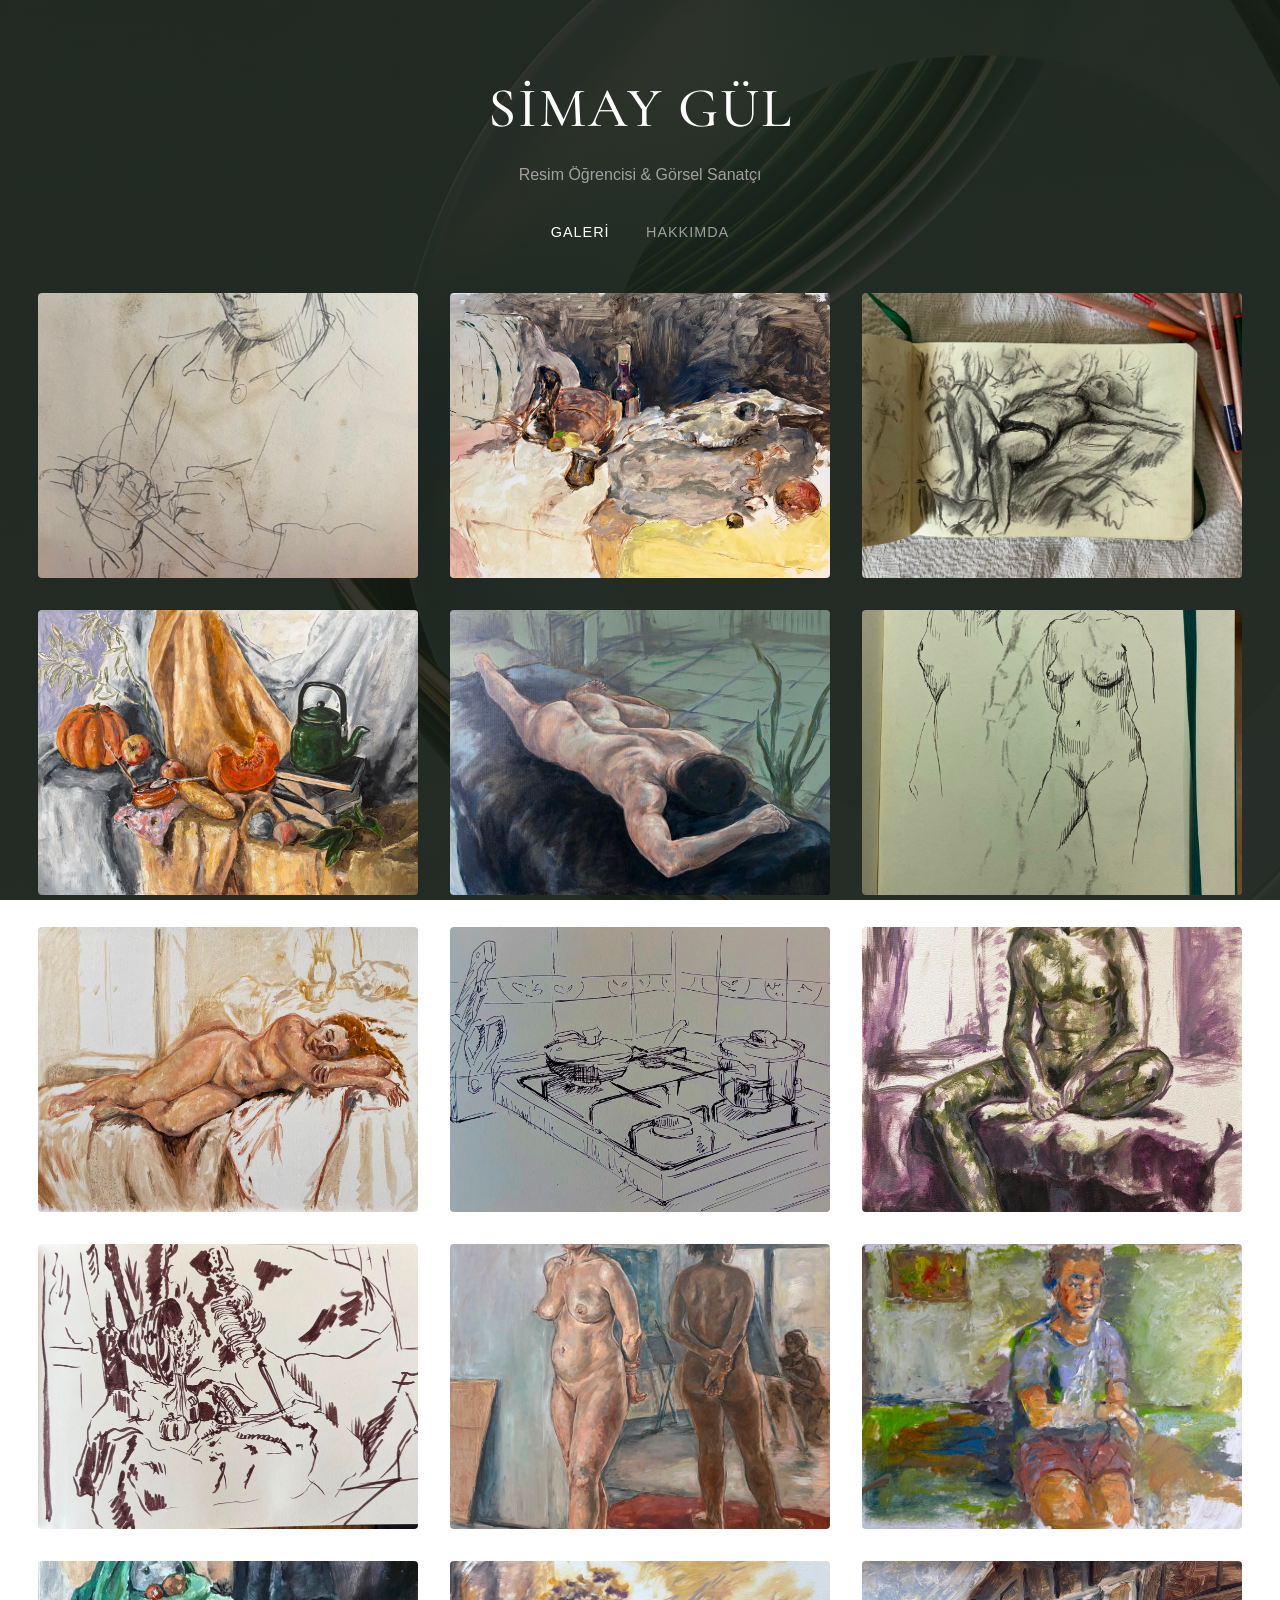
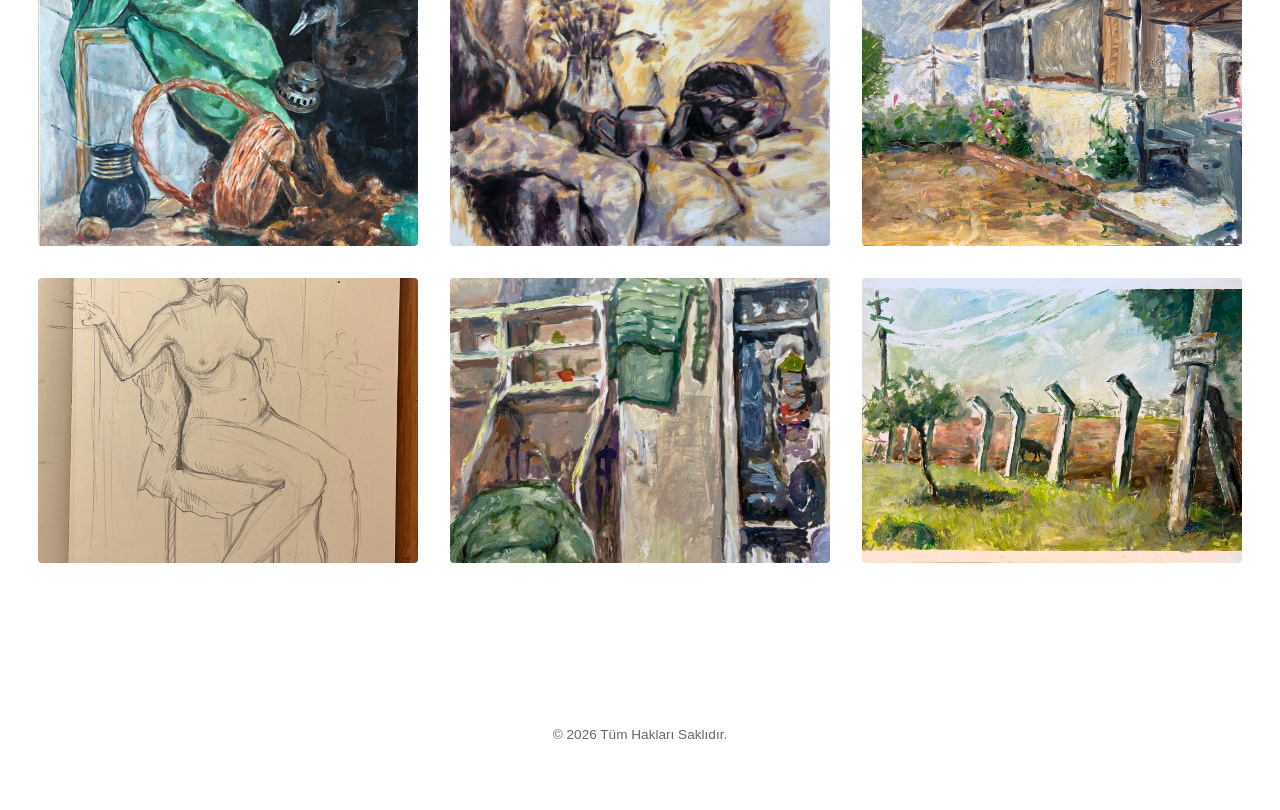
==== index.html @ 70dff5a8 "Update index.html Hatalar düzeltildi" ====
<!DOCTYPE html>
<html lang="tr">
<head>
    <meta charset="UTF-8">
    <meta name="viewport" content="width=device-width, initial-scale=1.0">
    <title>Simay Gül | Sanat Portfolyosu</title>

    <link rel="preconnect" href="https://fonts.googleapis.com">
    <link rel="preconnect" href="https://fonts.gstatic.com" crossorigin>
    <link href="https://fonts.googleapis.com/css2?family=Cormorant+Garamond:ital,wght@0,300..700;1,300..700&display=swap" rel="stylesheet">

    <style>
        * { box-sizing: border-box; margin: 0; padding: 0; }
        
        body { 
            font-family: -apple-system, BlinkMacSystemFont, "Segoe UI", Roboto, sans-serif; 
            background-image: linear-gradient(rgba(10, 10, 10, 0.82), rgba(10, 10, 10, 0.82)), url('green-abstract-3840x2160-14254.jpg');
            background-size: cover;          
            background-position: center;     
            background-attachment: fixed;    
            color: #f5f5f5; 
            line-height: 1.6; 
        }
        
        header { padding: 4rem 2rem 2rem 2rem; text-align: center; max-width: 1200px; margin: 0 auto; }
        header h1 { font-family: 'Cormorant Garamond', serif; font-size: 3.5rem; font-weight: 500; letter-spacing: 2px; text-transform: uppercase; margin-bottom: 0.5rem; color: #ffffff; }
        header p { font-size: 1rem; color: #a0a0a0; font-weight: 300; }
        
        nav { text-align: center; margin-bottom: 3rem; }
        nav a { color: #a0a0a0; text-decoration: none; margin: 0 1rem; font-size: 0.9rem; text-transform: uppercase; letter-spacing: 1px; transition: color 0.3s; }
        nav a:hover, nav a.active { color: #ffffff; }
        
        .gallery-container { max-width: 1400px; margin: 0 auto; padding: 0 2rem; margin-bottom: 6rem; }
        
        .gallery-grid { display: flex; flex-wrap: wrap; justify-content: center; gap: 2rem; }
        
        .gallery-item { width: 380px; max-width: 100%; position: relative; overflow: hidden; background-color: #141414; border-radius: 4px; cursor: pointer; aspect-ratio: 4 / 3; }
        .gallery-item img { width: 100%; height: 100%; object-fit: cover; transition: transform 0.6s cubic-bezier(0.25, 1, 0.5, 1); }
        .gallery-item:hover img { transform: scale(1.05); }
        
        .item-overlay { position: absolute; bottom: 0; left: 0; right: 0; background: linear-gradient(transparent, rgba(0, 0, 0, 0.85)); padding: 1.5rem; opacity: 0; transition: opacity 0.3s ease; }
        .gallery-item:hover .item-overlay { opacity: 1; }
        .item-overlay h3 { font-size: 1.1rem; font-weight: 400; margin-bottom: 0.2rem; }
        .item-overlay p { font-size: 0.85rem; color: #cccccc; }
        
        footer { padding: 4rem 2rem; text-align: center; border-top: 1px solid rgba(255, 255, 255, 0.05); color: #666666; font-size: 0.85rem; }
        
        .lightbox { position: fixed; top: 0; left: 0; width: 100%; height: 100%; background-color: rgba(5, 5, 5, 0.98); display: flex; align-items: center; justify-content: center; opacity: 0; pointer-events: none; transition: opacity 0.4s ease; z-index: 1000; padding: 2rem; }
        .lightbox.active { opacity: 1; pointer-events: auto; }
        .lightbox-content { max-width: 90%; max-height: 85vh; box-shadow: 0 10px 30px rgba(0,0,0,0.5); object-fit: contain; }
        .lightbox-close { position: absolute; top: 2rem; right: 2rem; color: #ffffff; font-size: 2rem; cursor: pointer; background: none; border: none; z-index: 1002; }
        
        .lightbox-info-btn { position: absolute; bottom: 2rem; right: 2rem; background: rgba(255, 255, 255, 0.1); color: #fff; border: 1px solid rgba(255, 255, 255, 0.3); padding: 0.6rem 1.5rem; border-radius: 30px; cursor: pointer; font-size: 0.85rem; text-transform: uppercase; letter-spacing: 1px; transition: all 0.3s ease; z-index: 1002; backdrop-filter: blur(5px); display: none; }
        .lightbox-info-btn:hover { background: rgba(255, 255, 255, 0.25); }
        
        .lightbox-info-panel { position: absolute; bottom: 5rem; right: 2rem; background: rgba(15, 15, 15, 0.85); border: 1px solid rgba(255,255,255,0.1); padding: 2rem; border-radius: 8px; width: 350px; max-height: 60vh; overflow-y: auto; color: white; opacity: 0; visibility: hidden; transform: translateY(20px); transition: all 0.4s cubic-bezier(0.25, 1, 0.5, 1); z-index: 1001; backdrop-filter: blur(15px); }
        .lightbox-info-panel.open { opacity: 1; visibility: visible; transform: translateY(0); }
        .lightbox-info-panel h3 { font-family: 'Cormorant Garamond', serif; font-size: 1.8rem; margin-bottom: 1rem; font-weight: 400; color: #ffffff; border-bottom: 1px solid rgba(255,255,255,0.1); padding-bottom: 0.5rem; }
        .lightbox-info-panel p { font-size: 0.95rem; color: #cccccc; line-height: 1.7; margin-bottom: 0.5rem; }

        .lightbox-info-panel::-webkit-scrollbar { width: 6px; }
        .lightbox-info-panel::-webkit-scrollbar-track { background: rgba(0,0,0,0.1); }
        .lightbox-info-panel::-webkit-scrollbar-thumb { background: rgba(255,255,255,0.2); border-radius: 10px; }

        @media (max-width: 768px) { 
            header h1 { font-size: 2.2rem; } 
            .lightbox-info-panel { right: 5%; width: 90%; bottom: 5rem; padding: 1.5rem; }
            .lightbox-info-btn { right: 5%; bottom: 1.5rem; }
        }
    </style>
</head>
<body>

    <header>
        <h1>Simay Gül</h1>
        <p>Resim Öğrencisi & Görsel Sanatçı</p>
    </header>

    <nav>
        <a href="index.html" class="active">Galeri</a>
        <a href="hakkimda.html">Hakkımda</a>
    </nav>

    <main class="gallery-container">
        <div class="gallery-grid">
            
            <div class="gallery-item" onclick="openLightbox(this)">
                <img src="Resimler/resim1.jpeg" alt="Eser 1">
                <div class="item-overlay">
                    <h3>Eser Adı Eklenecek 1</h3>
                    <p>Teknik / Malzeme - Yıl</p>
                </div>
                <div class="item-story" style="display: none;"></div>
            </div>

            <div class="gallery-item" onclick="openLightbox(this)">
                <img src="Resimler/resim2.jpeg" alt="Eser 2">
                <div class="item-overlay">
                    <h3>Eser Adı Eklenecek 2</h3>
                    <p>Teknik / Malzeme - Yıl</p>
                </div>
                <div class="item-story" style="display: none;"></div>
            </div>

            <div class="gallery-item" onclick="openLightbox(this)">
                <img src="Resimler/resim3.jpeg" alt="Eser 3">
                <div class="item-overlay">
                    <h3>Eser Adı Eklenecek 3</h3>
                    <p>Teknik / Malzeme - Yıl</p>
                </div>
                <div class="item-story" style="display: none;"></div>
            </div>

            <div class="gallery-item" onclick="openLightbox(this)">
                <img src="Resimler/resim4.jpeg" alt="Eser 4">
                <div class="item-overlay">
                    <h3>Eser Adı Eklenecek 4</h3>
                    <p>Teknik / Malzeme - Yıl</p>
                </div>
                <div class="item-story" style="display: none;"></div>
            </div>

            <div class="gallery-item" onclick="openLightbox(this)">
                <img src="Resimler/resim5.jpeg" alt="Eser 5">
                <div class="item-overlay">
                    <h3>Eser Adı Eklenecek 5</h3>
                    <p>Teknik / Malzeme - Yıl</p>
                </div>
                <div class="item-story" style="display: none;"></div>
            </div>

            <div class="gallery-item" onclick="openLightbox(this)">
                <img src="Resimler/resim6.jpeg" alt="Eser 6">
                <div class="item-overlay">
                    <h3>Eser Adı Eklenecek 6</h3>
                    <p>Teknik / Malzeme - Yıl</p>
                </div>
                <div class="item-story" style="display: none;"></div>
            </div>

            <div class="gallery-item" onclick="openLightbox(this)">
                <img src="Resimler/resim7.jpeg" alt="Eser 7">
                <div class="item-overlay">
                    <h3>Eser Adı Eklenecek 7</h3>
                    <p>Teknik / Malzeme - Yıl</p>
                </div>
                <div class="item-story" style="display: none;"></div>
            </div>

            <div class="gallery-item" onclick="openLightbox(this)">
                <img src="Resimler/resim8.jpeg" alt="Eser 8">
                <div class="item-overlay">
                    <h3>Eser Adı Eklenecek 8</h3>
                    <p>Teknik / Malzeme - Yıl</p>
                </div>
                <div class="item-story" style="display: none;"></div>
            </div>

            <div class="gallery-item" onclick="openLightbox(this)">
                <img src="Resimler/resim9.jpeg" alt="Eser 9">
                <div class="item-overlay">
                    <h3>Eser Adı Eklenecek 9</h3>
                    <p>Teknik / Malzeme - Yıl</p>
                </div>
                <div class="item-story" style="display: none;"></div>
            </div>

            <div class="gallery-item" onclick="openLightbox(this)">
                <img src="Resimler/resim10.jpeg" alt="Eser 10">
                <div class="item-overlay">
                    <h3>Eser Adı Eklenecek 10</h3>
                    <p>Teknik / Malzeme - Yıl</p>
                </div>
                <div class="item-story" style="display: none;"></div>
            </div>

            <div class="gallery-item" onclick="openLightbox(this)">
                <img src="Resimler/resim11.jpeg" alt="Eser 11">
                <div class="item-overlay">
                    <h3>Eser Adı Eklenecek 11</h3>
                    <p>Teknik / Malzeme - Yıl</p>
                </div>
                <div class="item-story" style="display: none;"></div>
            </div>

            <div class="gallery-item" onclick="openLightbox(this)">
                <img src="Resimler/resim12.jpeg" alt="Eser 12">
                <div class="item-overlay">
                    <h3>Eser Adı Eklenecek 12</h3>
                    <p>Teknik / Malzeme - Yıl</p>
                </div>
                <div class="item-story" style="display: none;"></div>
            </div>

            <div class="gallery-item" onclick="openLightbox(this)">
                <img src="Resimler/resim13.jpeg" alt="Eser 13">
                <div class="item-overlay">
                    <h3>Eser Adı Eklenecek 13</h3>
                    <p>Teknik / Malzeme - Yıl</p>
                </div>
                <div class="item-story" style="display: none;"></div>
            </div>

            <div class="gallery-item" onclick="openLightbox(this)">
                <img src="Resimler/resim14.jpeg" alt="Eser 14">
                <div class="item-overlay">
                    <h3>Eser Adı Eklenecek 14</h3>
                    <p>Teknik / Malzeme - Yıl</p>
                </div>
                <div class="item-story" style="display: none;"></div>
            </div>

            <div class="gallery-item" onclick="openLightbox(this)">
                <img src="Resimler/resim15.jpeg" alt="Eser 15">
                <div class="item-overlay">
                    <h3>Eser Adı Eklenecek 15</h3>
                    <p>Teknik / Malzeme - Yıl</p>
                </div>
                <div class="item-story" style="display: none;"></div>
            </div>

            <div class="gallery-item" onclick="openLightbox(this)">
                <img src="Resimler/resim16.jpeg" alt="Eser 16">
                <div class="item-overlay">
                    <h3>Eser Adı Eklenecek 16</h3>
                    <p>Teknik / Malzeme - Yıl</p>
                </div>
                <div class="item-story" style="display: none;"></div>
            </div>

            <div class="gallery-item" onclick="openLightbox(this)">
                <img src="Resimler/resim17.jpeg" alt="Eser 17">
                <div class="item-overlay">
                    <h3>Eser Adı Eklenecek 17</h3>
                    <p>Teknik / Malzeme - Yıl</p>
                </div>
                <div class="item-story" style="display: none;"></div>
            </div>

            <div class="gallery-item" onclick="openLightbox(this)">
                <img src="Resimler/resim18.jpeg" alt="Eser 18">
                <div class="item-overlay">
                    <h3>Eser Adı Eklenecek 18</h3>
                    <p>Teknik / Malzeme - Yıl</p>
                </div>
                <div class="item-story" style="display: none;"></div>
            </div>

        </div>
    </main>

    <footer>
        <p>&copy; 2026 Tüm Hakları Saklıdır.</p>
    </footer>

    <div class="lightbox" id="lightbox">
        <button class="lightbox-close" onclick="closeLightbox()">&times;</button>
        <img class="lightbox-content" id="lightbox-img" src="" alt="">
        
        <button class="lightbox-info-btn" id="lightbox-btn" onclick="toggleInfo()">Eserin Hikayesi</button>
        
        <div class="lightbox-info-panel" id="lightbox-info">
            <h3 id="lightbox-title">Eser Adı</h3>
            <div id="lightbox-story"></div>
        </div>
    </div>

    <script>
        const lightbox = document.getElementById('lightbox');
        const lightboxImg = document.getElementById('lightbox-img');
        const lightboxTitle = document.getElementById('lightbox-title');
        const lightboxStory = document.getElementById('lightbox-story');
        const lightboxInfo = document.getElementById('lightbox-info');
        const lightboxBtn = document.getElementById('lightbox-btn');
        
        function openLightbox(element) {
            lightboxTitle.innerText = element.querySelector('.item-overlay h3').innerText;
            
            // Akıllı Kontrol Sistemi
            const storyContainer = element.querySelector('.item-story');
            
            if (storyContainer && storyContainer.innerHTML.trim() !== "") {
                lightboxStory.innerHTML = storyContainer.innerHTML;
                lightboxBtn.style.display = 'block'; 
            } else {
                lightboxStory.innerHTML = '';
                lightboxBtn.style.display = 'none';  
            }
            
            lightboxImg.src = element.querySelector('img').src;
            lightbox.classList.add('active');
            lightboxInfo.classList.remove('open'); 
        }
        
        function closeLightbox() {
            lightbox.classList.remove('active');
            lightboxInfo.classList.remove('open');
            setTimeout(() => { lightboxImg.src = ''; }, 400);
        }
        
        function toggleInfo() {
            lightboxInfo.classList.toggle('open');
        }
        
        lightbox.addEventListener('click', (e) => { 
            if (e.target === lightbox) { closeLightbox(); }
        });
        
        document.addEventListener('keydown', (e) => { 
            if (e.key === 'Escape') closeLightbox(); 
        });
    </script>
</body>
</html>
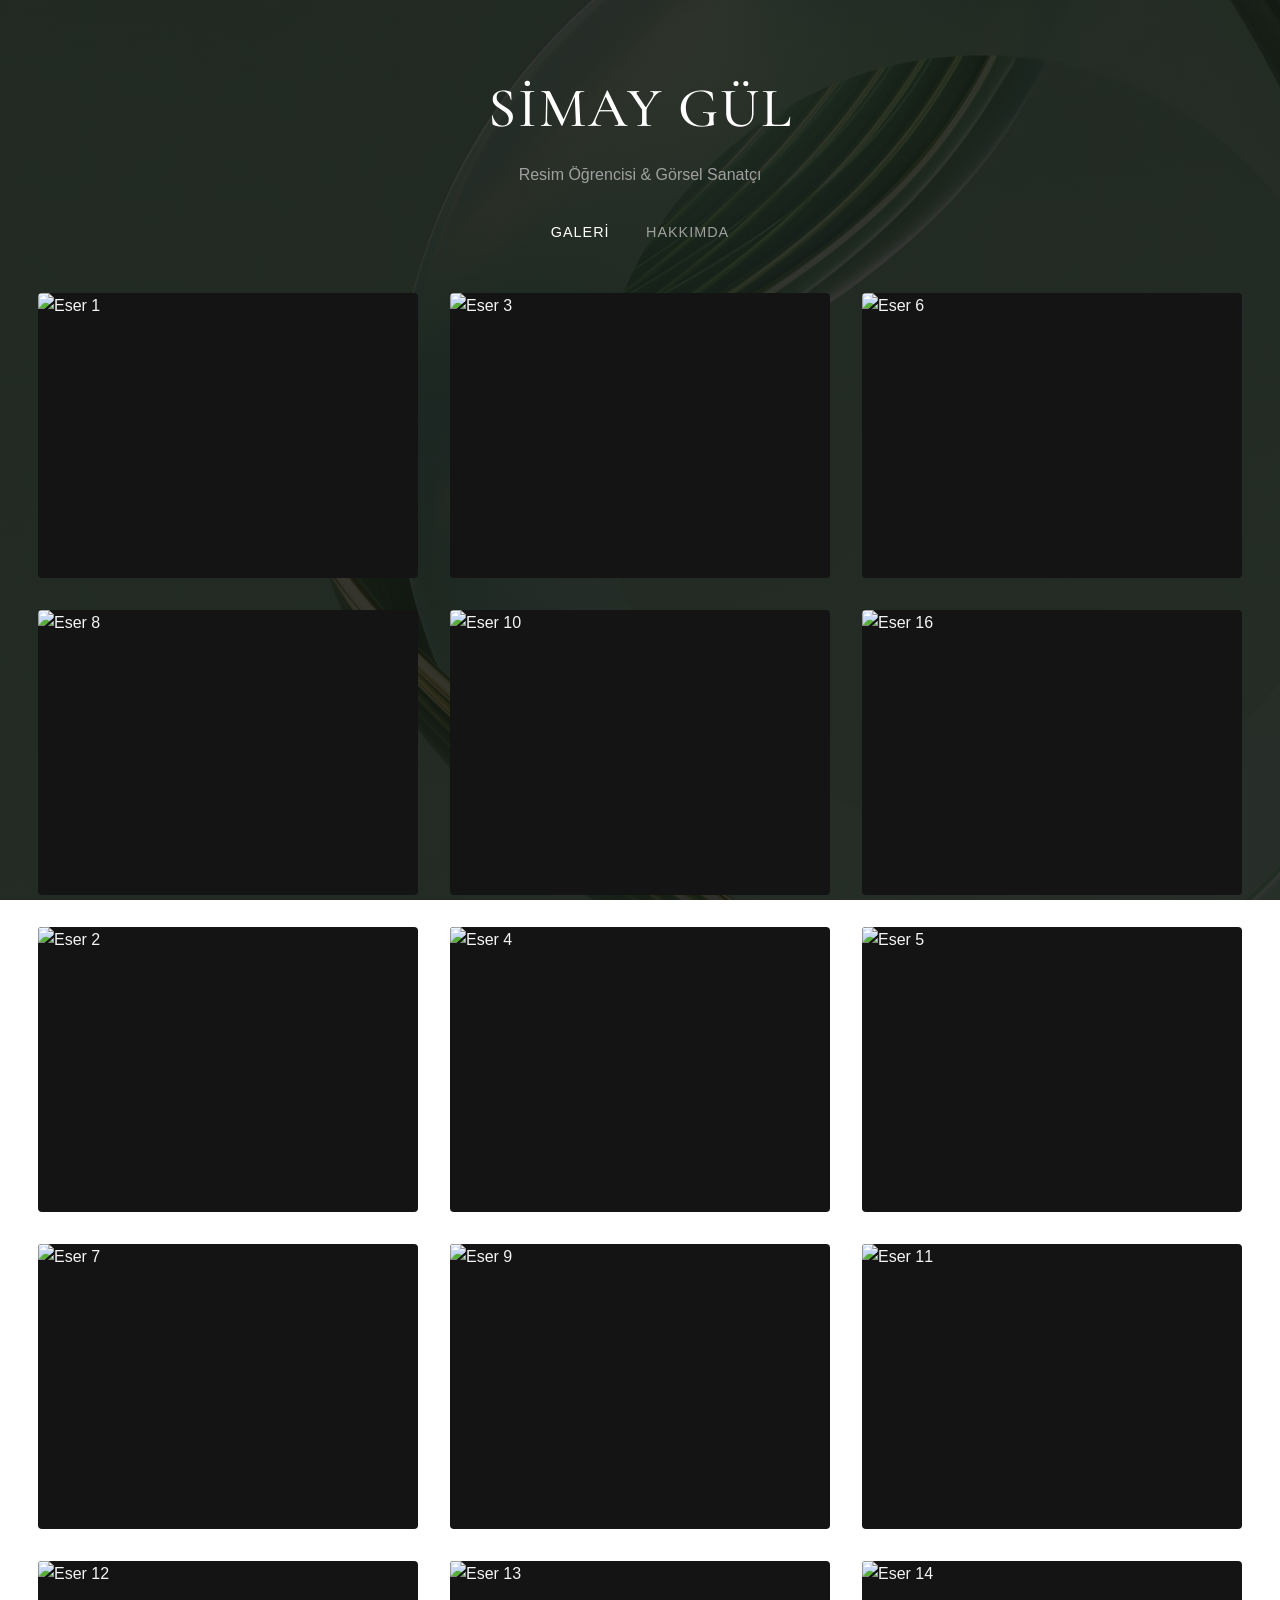
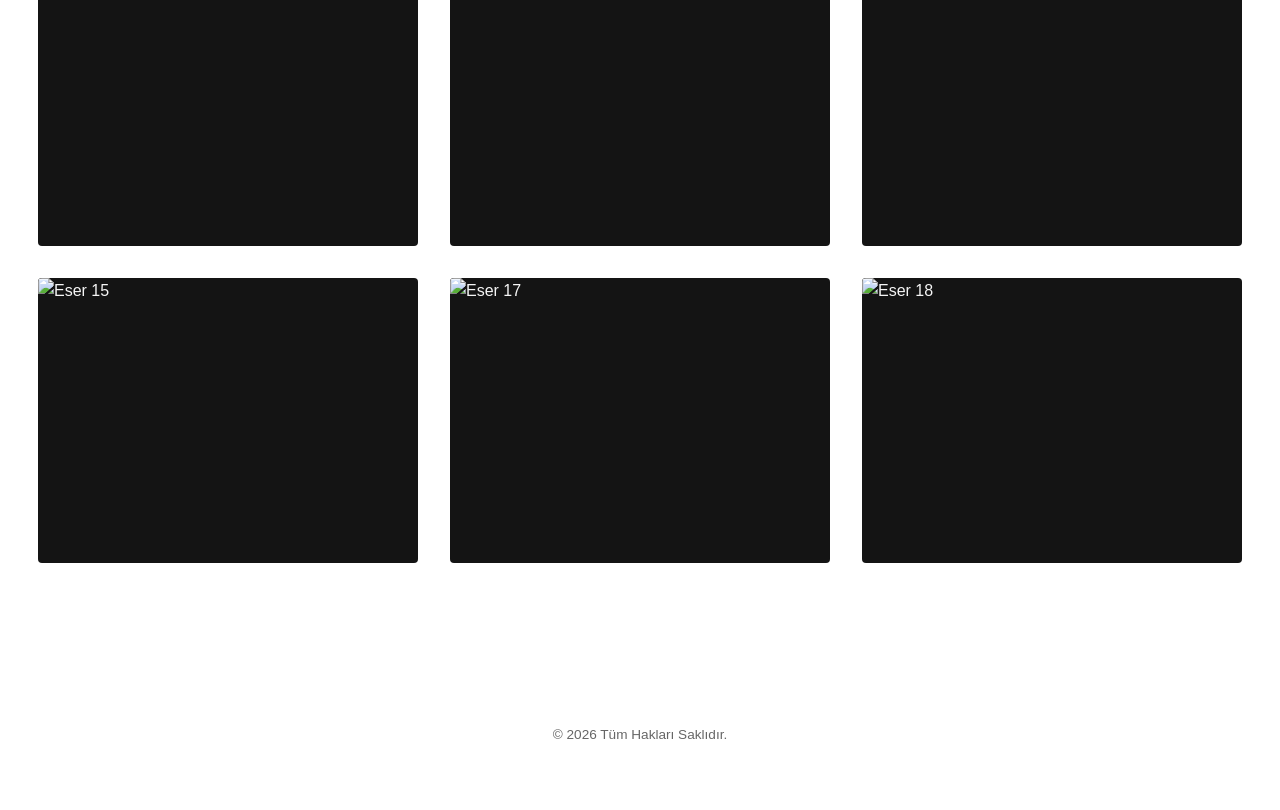
==== commit b73043a5: "sıralama değiştirildi" ====
--- a/index.html
+++ b/index.html
@@ -70,49 +70,86 @@
     </style>
 </head>
 <body>
-
+    
     <header>
         <h1>Simay Gül</h1>
         <p>Resim Öğrencisi & Görsel Sanatçı</p>
     </header>
-
+    
     <nav>
         <a href="index.html" class="active">Galeri</a>
         <a href="hakkimda.html">Hakkımda</a>
     </nav>
-
+    
     <main class="gallery-container">
         <div class="gallery-grid">
             
             <div class="gallery-item" onclick="openLightbox(this)">
-                <img src="Resimler/resim1.jpeg" alt="Eser 1">
+                <img src="resimler/resim1.jpeg" alt="Eser 1">
                 <div class="item-overlay">
                     <h3>Eser Adı Eklenecek 1</h3>
                     <p>Teknik / Malzeme - Yıl</p>
                 </div>
                 <div class="item-story" style="display: none;"></div>
             </div>
-
-            <div class="gallery-item" onclick="openLightbox(this)">
-                <img src="Resimler/resim2.jpeg" alt="Eser 2">
+            
+                <div class="gallery-item" onclick="openLightbox(this)">
+                    <img src="resimler/resim3.jpeg" alt="Eser 3">
+                    <div class="item-overlay">
+                        <h3>Eser Adı Eklenecek 3</h3>
+                        <p>Teknik / Malzeme - Yıl</p>
+                    </div>
+                    <div class="item-story" style="display: none;"></div>
+                </div>
+
+                <div class="gallery-item" onclick="openLightbox(this)">
+                    <img src="resimler/resim6.jpeg" alt="Eser 6">
+                    <div class="item-overlay">
+                        <h3>Eser Adı Eklenecek 6</h3>
+                        <p>Teknik / Malzeme - Yıl</p>
+                    </div>
+                    <div class="item-story" style="display: none;"></div>
+                </div>
+                
+                <div class="gallery-item" onclick="openLightbox(this)">
+                    <img src="resimler/resim8.jpeg" alt="Eser 8">
+                    <div class="item-overlay">
+                        <h3>Eser Adı Eklenecek 8</h3>
+                        <p>Teknik / Malzeme - Yıl</p>
+                    </div>
+                    <div class="item-story" style="display: none;"></div>
+                </div>
+                
+                <div class="gallery-item" onclick="openLightbox(this)">
+                    <img src="resimler/resim10.jpeg" alt="Eser 10">
+                    <div class="item-overlay">
+                        <h3>Eser Adı Eklenecek 10</h3>
+                        <p>Teknik / Malzeme - Yıl</p>
+                    </div>
+                    <div class="item-story" style="display: none;"></div>
+                </div>
+                
+                <div class="gallery-item" onclick="openLightbox(this)">
+                    <img src="resimler/resim16.jpeg" alt="Eser 16">
+                    <div class="item-overlay">
+                        <h3>Eser Adı Eklenecek 16</h3>
+                        <p>Teknik / Malzeme - Yıl</p>
+                    </div>
+                    <div class="item-story" style="display: none;"></div>
+                </div>
+                
+                <div class="gallery-item" onclick="openLightbox(this)">
+                <img src="resimler/resim2.jpeg" alt="Eser 2">
                 <div class="item-overlay">
                     <h3>Eser Adı Eklenecek 2</h3>
                     <p>Teknik / Malzeme - Yıl</p>
                 </div>
                 <div class="item-story" style="display: none;"></div>
             </div>
-
-            <div class="gallery-item" onclick="openLightbox(this)">
-                <img src="Resimler/resim3.jpeg" alt="Eser 3">
-                <div class="item-overlay">
-                    <h3>Eser Adı Eklenecek 3</h3>
-                    <p>Teknik / Malzeme - Yıl</p>
-                </div>
-                <div class="item-story" style="display: none;"></div>
-            </div>
-
-            <div class="gallery-item" onclick="openLightbox(this)">
-                <img src="Resimler/resim4.jpeg" alt="Eser 4">
+            
+
+            <div class="gallery-item" onclick="openLightbox(this)">
+                <img src="resimler/resim4.jpeg" alt="Eser 4">
                 <div class="item-overlay">
                     <h3>Eser Adı Eklenecek 4</h3>
                     <p>Teknik / Malzeme - Yıl</p>
@@ -121,7 +158,7 @@
             </div>
 
             <div class="gallery-item" onclick="openLightbox(this)">
-                <img src="Resimler/resim5.jpeg" alt="Eser 5">
+                <img src="resimler/resim5.jpeg" alt="Eser 5">
                 <div class="item-overlay">
                     <h3>Eser Adı Eklenecek 5</h3>
                     <p>Teknik / Malzeme - Yıl</p>
@@ -129,17 +166,9 @@
                 <div class="item-story" style="display: none;"></div>
             </div>
 
-            <div class="gallery-item" onclick="openLightbox(this)">
-                <img src="Resimler/resim6.jpeg" alt="Eser 6">
-                <div class="item-overlay">
-                    <h3>Eser Adı Eklenecek 6</h3>
-                    <p>Teknik / Malzeme - Yıl</p>
-                </div>
-                <div class="item-story" style="display: none;"></div>
-            </div>
-
-            <div class="gallery-item" onclick="openLightbox(this)">
-                <img src="Resimler/resim7.jpeg" alt="Eser 7">
+
+            <div class="gallery-item" onclick="openLightbox(this)">
+                <img src="resimler/resim7.jpeg" alt="Eser 7">
                 <div class="item-overlay">
                     <h3>Eser Adı Eklenecek 7</h3>
                     <p>Teknik / Malzeme - Yıl</p>
@@ -147,17 +176,9 @@
                 <div class="item-story" style="display: none;"></div>
             </div>
 
-            <div class="gallery-item" onclick="openLightbox(this)">
-                <img src="Resimler/resim8.jpeg" alt="Eser 8">
-                <div class="item-overlay">
-                    <h3>Eser Adı Eklenecek 8</h3>
-                    <p>Teknik / Malzeme - Yıl</p>
-                </div>
-                <div class="item-story" style="display: none;"></div>
-            </div>
-
-            <div class="gallery-item" onclick="openLightbox(this)">
-                <img src="Resimler/resim9.jpeg" alt="Eser 9">
+
+            <div class="gallery-item" onclick="openLightbox(this)">
+                <img src="resimler/resim9.jpeg" alt="Eser 9">
                 <div class="item-overlay">
                     <h3>Eser Adı Eklenecek 9</h3>
                     <p>Teknik / Malzeme - Yıl</p>
@@ -165,17 +186,9 @@
                 <div class="item-story" style="display: none;"></div>
             </div>
 
-            <div class="gallery-item" onclick="openLightbox(this)">
-                <img src="Resimler/resim10.jpeg" alt="Eser 10">
-                <div class="item-overlay">
-                    <h3>Eser Adı Eklenecek 10</h3>
-                    <p>Teknik / Malzeme - Yıl</p>
-                </div>
-                <div class="item-story" style="display: none;"></div>
-            </div>
-
-            <div class="gallery-item" onclick="openLightbox(this)">
-                <img src="Resimler/resim11.jpeg" alt="Eser 11">
+
+            <div class="gallery-item" onclick="openLightbox(this)">
+                <img src="resimler/resim11.jpeg" alt="Eser 11">
                 <div class="item-overlay">
                     <h3>Eser Adı Eklenecek 11</h3>
                     <p>Teknik / Malzeme - Yıl</p>
@@ -184,7 +197,7 @@
             </div>
 
             <div class="gallery-item" onclick="openLightbox(this)">
-                <img src="Resimler/resim12.jpeg" alt="Eser 12">
+                <img src="resimler/resim12.jpeg" alt="Eser 12">
                 <div class="item-overlay">
                     <h3>Eser Adı Eklenecek 12</h3>
                     <p>Teknik / Malzeme - Yıl</p>
@@ -193,7 +206,7 @@
             </div>
 
             <div class="gallery-item" onclick="openLightbox(this)">
-                <img src="Resimler/resim13.jpeg" alt="Eser 13">
+                <img src="resimler/resim13.jpeg" alt="Eser 13">
                 <div class="item-overlay">
                     <h3>Eser Adı Eklenecek 13</h3>
                     <p>Teknik / Malzeme - Yıl</p>
@@ -202,7 +215,7 @@
             </div>
 
             <div class="gallery-item" onclick="openLightbox(this)">
-                <img src="Resimler/resim14.jpeg" alt="Eser 14">
+                <img src="resimler/resim14.jpeg" alt="Eser 14">
                 <div class="item-overlay">
                     <h3>Eser Adı Eklenecek 14</h3>
                     <p>Teknik / Malzeme - Yıl</p>
@@ -211,7 +224,7 @@
             </div>
 
             <div class="gallery-item" onclick="openLightbox(this)">
-                <img src="Resimler/resim15.jpeg" alt="Eser 15">
+                <img src="resimler/resim15.jpeg" alt="Eser 15">
                 <div class="item-overlay">
                     <h3>Eser Adı Eklenecek 15</h3>
                     <p>Teknik / Malzeme - Yıl</p>
@@ -219,17 +232,9 @@
                 <div class="item-story" style="display: none;"></div>
             </div>
 
-            <div class="gallery-item" onclick="openLightbox(this)">
-                <img src="Resimler/resim16.jpeg" alt="Eser 16">
-                <div class="item-overlay">
-                    <h3>Eser Adı Eklenecek 16</h3>
-                    <p>Teknik / Malzeme - Yıl</p>
-                </div>
-                <div class="item-story" style="display: none;"></div>
-            </div>
-
-            <div class="gallery-item" onclick="openLightbox(this)">
-                <img src="Resimler/resim17.jpeg" alt="Eser 17">
+
+            <div class="gallery-item" onclick="openLightbox(this)">
+                <img src="resimler/resim17.jpeg" alt="Eser 17">
                 <div class="item-overlay">
                     <h3>Eser Adı Eklenecek 17</h3>
                     <p>Teknik / Malzeme - Yıl</p>
@@ -238,7 +243,7 @@
             </div>
 
             <div class="gallery-item" onclick="openLightbox(this)">
-                <img src="Resimler/resim18.jpeg" alt="Eser 18">
+                <img src="resimler/resim18.jpeg" alt="Eser 18">
                 <div class="item-overlay">
                     <h3>Eser Adı Eklenecek 18</h3>
                     <p>Teknik / Malzeme - Yıl</p>
@@ -311,4 +316,4 @@
         });
     </script>
 </body>
-</html>
+</html>
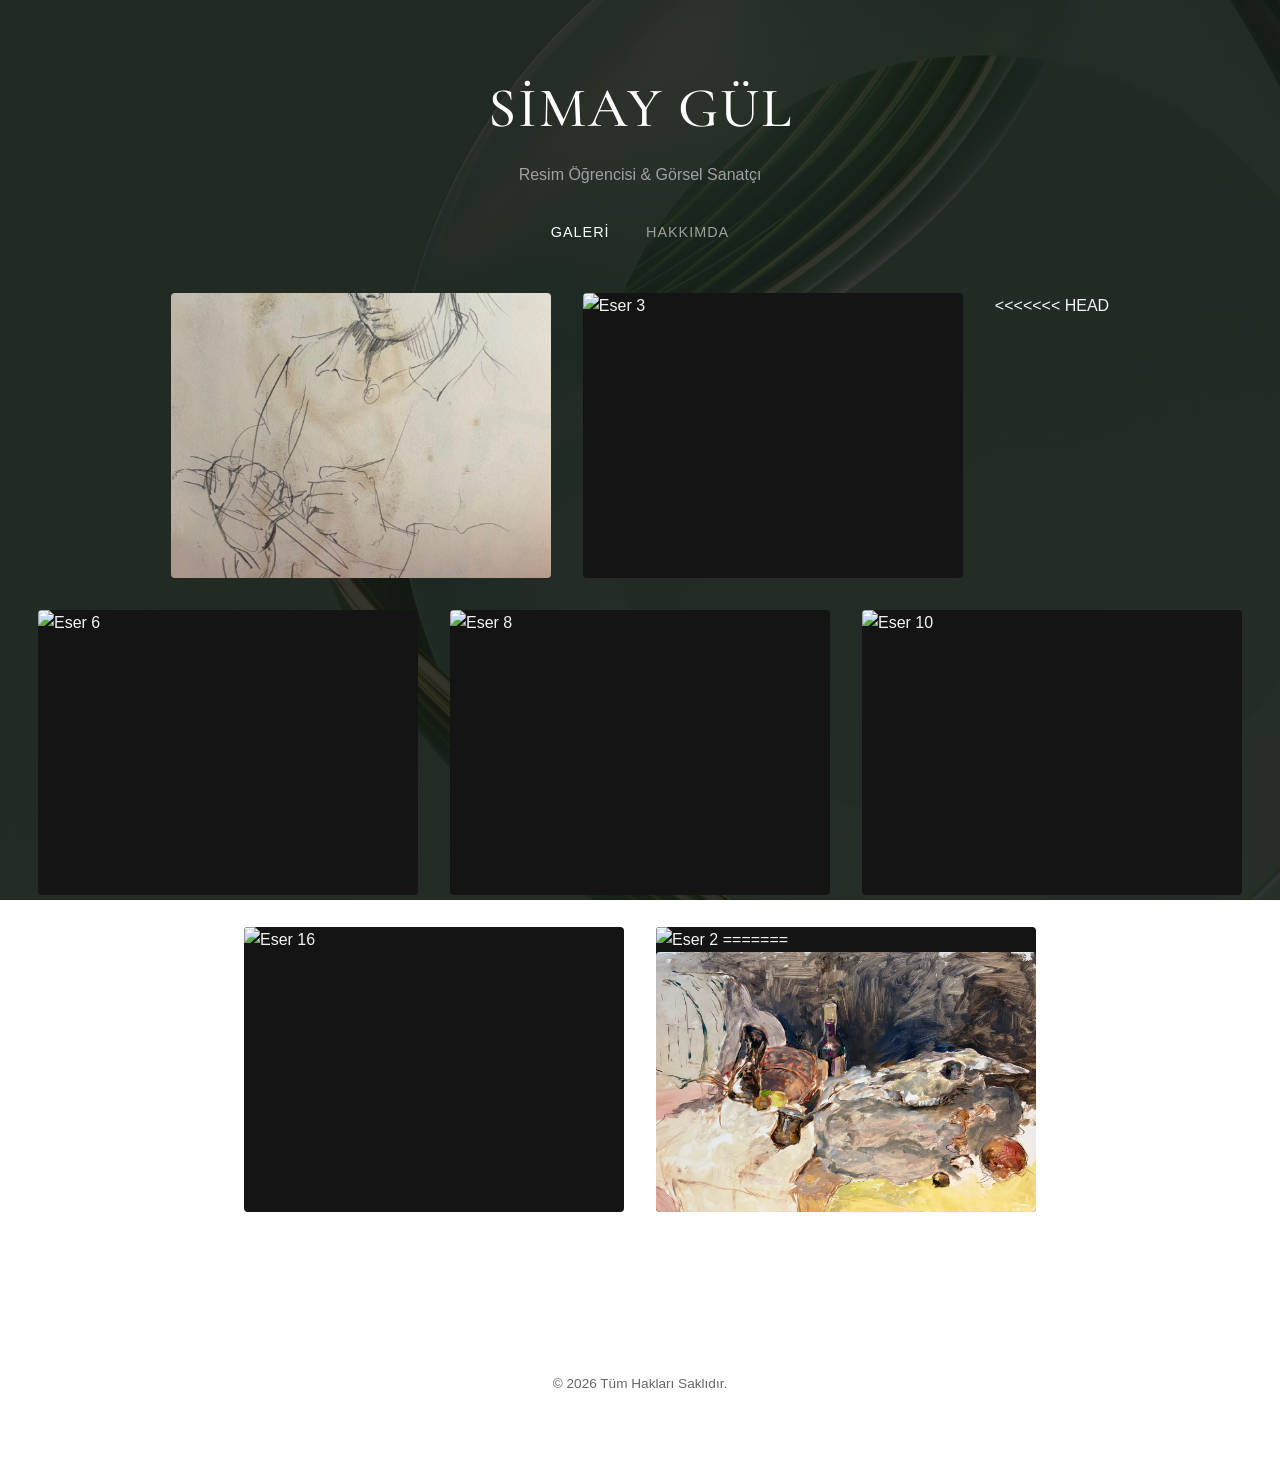
==== commit f5de7334: "sıralama düzeltildi" ====
--- a/index.html
+++ b/index.html
@@ -85,7 +85,7 @@
         <div class="gallery-grid">
             
             <div class="gallery-item" onclick="openLightbox(this)">
-                <img src="resimler/resim1.jpeg" alt="Eser 1">
+                <img src="Resimler/resim1.jpeg" alt="Eser 1">
                 <div class="item-overlay">
                     <h3>Eser Adı Eklenecek 1</h3>
                     <p>Teknik / Malzeme - Yıl</p>
@@ -102,6 +102,7 @@
                     <div class="item-story" style="display: none;"></div>
                 </div>
 
+<<<<<<< HEAD
                 <div class="gallery-item" onclick="openLightbox(this)">
                     <img src="resimler/resim6.jpeg" alt="Eser 6">
                     <div class="item-overlay">
@@ -140,16 +141,32 @@
                 
                 <div class="gallery-item" onclick="openLightbox(this)">
                 <img src="resimler/resim2.jpeg" alt="Eser 2">
+=======
+            <div class="gallery-item" onclick="openLightbox(this)">
+                <img src="Resimler/resim2.jpeg" alt="Eser 2">
+>>>>>>> 5036ad87a5a98afb268680372d1f73558efa8278
                 <div class="item-overlay">
                     <h3>Eser Adı Eklenecek 2</h3>
                     <p>Teknik / Malzeme - Yıl</p>
                 </div>
                 <div class="item-story" style="display: none;"></div>
             </div>
-            
-
-            <div class="gallery-item" onclick="openLightbox(this)">
-                <img src="resimler/resim4.jpeg" alt="Eser 4">
+<<<<<<< HEAD
+            
+=======
+
+            <div class="gallery-item" onclick="openLightbox(this)">
+                <img src="Resimler/resim3.jpeg" alt="Eser 3">
+                <div class="item-overlay">
+                    <h3>Eser Adı Eklenecek 3</h3>
+                    <p>Teknik / Malzeme - Yıl</p>
+                </div>
+                <div class="item-story" style="display: none;"></div>
+            </div>
+>>>>>>> 5036ad87a5a98afb268680372d1f73558efa8278
+
+            <div class="gallery-item" onclick="openLightbox(this)">
+                <img src="Resimler/resim4.jpeg" alt="Eser 4">
                 <div class="item-overlay">
                     <h3>Eser Adı Eklenecek 4</h3>
                     <p>Teknik / Malzeme - Yıl</p>
@@ -158,7 +175,7 @@
             </div>
 
             <div class="gallery-item" onclick="openLightbox(this)">
-                <img src="resimler/resim5.jpeg" alt="Eser 5">
+                <img src="Resimler/resim5.jpeg" alt="Eser 5">
                 <div class="item-overlay">
                     <h3>Eser Adı Eklenecek 5</h3>
                     <p>Teknik / Malzeme - Yıl</p>
@@ -166,9 +183,20 @@
                 <div class="item-story" style="display: none;"></div>
             </div>
 
-
-            <div class="gallery-item" onclick="openLightbox(this)">
-                <img src="resimler/resim7.jpeg" alt="Eser 7">
+<<<<<<< HEAD
+=======
+            <div class="gallery-item" onclick="openLightbox(this)">
+                <img src="Resimler/resim6.jpeg" alt="Eser 6">
+                <div class="item-overlay">
+                    <h3>Eser Adı Eklenecek 6</h3>
+                    <p>Teknik / Malzeme - Yıl</p>
+                </div>
+                <div class="item-story" style="display: none;"></div>
+            </div>
+>>>>>>> 5036ad87a5a98afb268680372d1f73558efa8278
+
+            <div class="gallery-item" onclick="openLightbox(this)">
+                <img src="Resimler/resim7.jpeg" alt="Eser 7">
                 <div class="item-overlay">
                     <h3>Eser Adı Eklenecek 7</h3>
                     <p>Teknik / Malzeme - Yıl</p>
@@ -176,9 +204,20 @@
                 <div class="item-story" style="display: none;"></div>
             </div>
 
-
-            <div class="gallery-item" onclick="openLightbox(this)">
-                <img src="resimler/resim9.jpeg" alt="Eser 9">
+<<<<<<< HEAD
+=======
+            <div class="gallery-item" onclick="openLightbox(this)">
+                <img src="Resimler/resim8.jpeg" alt="Eser 8">
+                <div class="item-overlay">
+                    <h3>Eser Adı Eklenecek 8</h3>
+                    <p>Teknik / Malzeme - Yıl</p>
+                </div>
+                <div class="item-story" style="display: none;"></div>
+            </div>
+>>>>>>> 5036ad87a5a98afb268680372d1f73558efa8278
+
+            <div class="gallery-item" onclick="openLightbox(this)">
+                <img src="Resimler/resim9.jpeg" alt="Eser 9">
                 <div class="item-overlay">
                     <h3>Eser Adı Eklenecek 9</h3>
                     <p>Teknik / Malzeme - Yıl</p>
@@ -186,9 +225,20 @@
                 <div class="item-story" style="display: none;"></div>
             </div>
 
-
-            <div class="gallery-item" onclick="openLightbox(this)">
-                <img src="resimler/resim11.jpeg" alt="Eser 11">
+<<<<<<< HEAD
+=======
+            <div class="gallery-item" onclick="openLightbox(this)">
+                <img src="Resimler/resim10.jpeg" alt="Eser 10">
+                <div class="item-overlay">
+                    <h3>Eser Adı Eklenecek 10</h3>
+                    <p>Teknik / Malzeme - Yıl</p>
+                </div>
+                <div class="item-story" style="display: none;"></div>
+            </div>
+>>>>>>> 5036ad87a5a98afb268680372d1f73558efa8278
+
+            <div class="gallery-item" onclick="openLightbox(this)">
+                <img src="Resimler/resim11.jpeg" alt="Eser 11">
                 <div class="item-overlay">
                     <h3>Eser Adı Eklenecek 11</h3>
                     <p>Teknik / Malzeme - Yıl</p>
@@ -197,7 +247,7 @@
             </div>
 
             <div class="gallery-item" onclick="openLightbox(this)">
-                <img src="resimler/resim12.jpeg" alt="Eser 12">
+                <img src="Resimler/resim12.jpeg" alt="Eser 12">
                 <div class="item-overlay">
                     <h3>Eser Adı Eklenecek 12</h3>
                     <p>Teknik / Malzeme - Yıl</p>
@@ -206,7 +256,7 @@
             </div>
 
             <div class="gallery-item" onclick="openLightbox(this)">
-                <img src="resimler/resim13.jpeg" alt="Eser 13">
+                <img src="Resimler/resim13.jpeg" alt="Eser 13">
                 <div class="item-overlay">
                     <h3>Eser Adı Eklenecek 13</h3>
                     <p>Teknik / Malzeme - Yıl</p>
@@ -215,7 +265,7 @@
             </div>
 
             <div class="gallery-item" onclick="openLightbox(this)">
-                <img src="resimler/resim14.jpeg" alt="Eser 14">
+                <img src="Resimler/resim14.jpeg" alt="Eser 14">
                 <div class="item-overlay">
                     <h3>Eser Adı Eklenecek 14</h3>
                     <p>Teknik / Malzeme - Yıl</p>
@@ -224,7 +274,7 @@
             </div>
 
             <div class="gallery-item" onclick="openLightbox(this)">
-                <img src="resimler/resim15.jpeg" alt="Eser 15">
+                <img src="Resimler/resim15.jpeg" alt="Eser 15">
                 <div class="item-overlay">
                     <h3>Eser Adı Eklenecek 15</h3>
                     <p>Teknik / Malzeme - Yıl</p>
@@ -232,9 +282,20 @@
                 <div class="item-story" style="display: none;"></div>
             </div>
 
-
-            <div class="gallery-item" onclick="openLightbox(this)">
-                <img src="resimler/resim17.jpeg" alt="Eser 17">
+<<<<<<< HEAD
+=======
+            <div class="gallery-item" onclick="openLightbox(this)">
+                <img src="Resimler/resim16.jpeg" alt="Eser 16">
+                <div class="item-overlay">
+                    <h3>Eser Adı Eklenecek 16</h3>
+                    <p>Teknik / Malzeme - Yıl</p>
+                </div>
+                <div class="item-story" style="display: none;"></div>
+            </div>
+>>>>>>> 5036ad87a5a98afb268680372d1f73558efa8278
+
+            <div class="gallery-item" onclick="openLightbox(this)">
+                <img src="Resimler/resim17.jpeg" alt="Eser 17">
                 <div class="item-overlay">
                     <h3>Eser Adı Eklenecek 17</h3>
                     <p>Teknik / Malzeme - Yıl</p>
@@ -243,7 +304,7 @@
             </div>
 
             <div class="gallery-item" onclick="openLightbox(this)">
-                <img src="resimler/resim18.jpeg" alt="Eser 18">
+                <img src="Resimler/resim18.jpeg" alt="Eser 18">
                 <div class="item-overlay">
                     <h3>Eser Adı Eklenecek 18</h3>
                     <p>Teknik / Malzeme - Yıl</p>
@@ -316,4 +377,4 @@
         });
     </script>
 </body>
-</html>+</html>
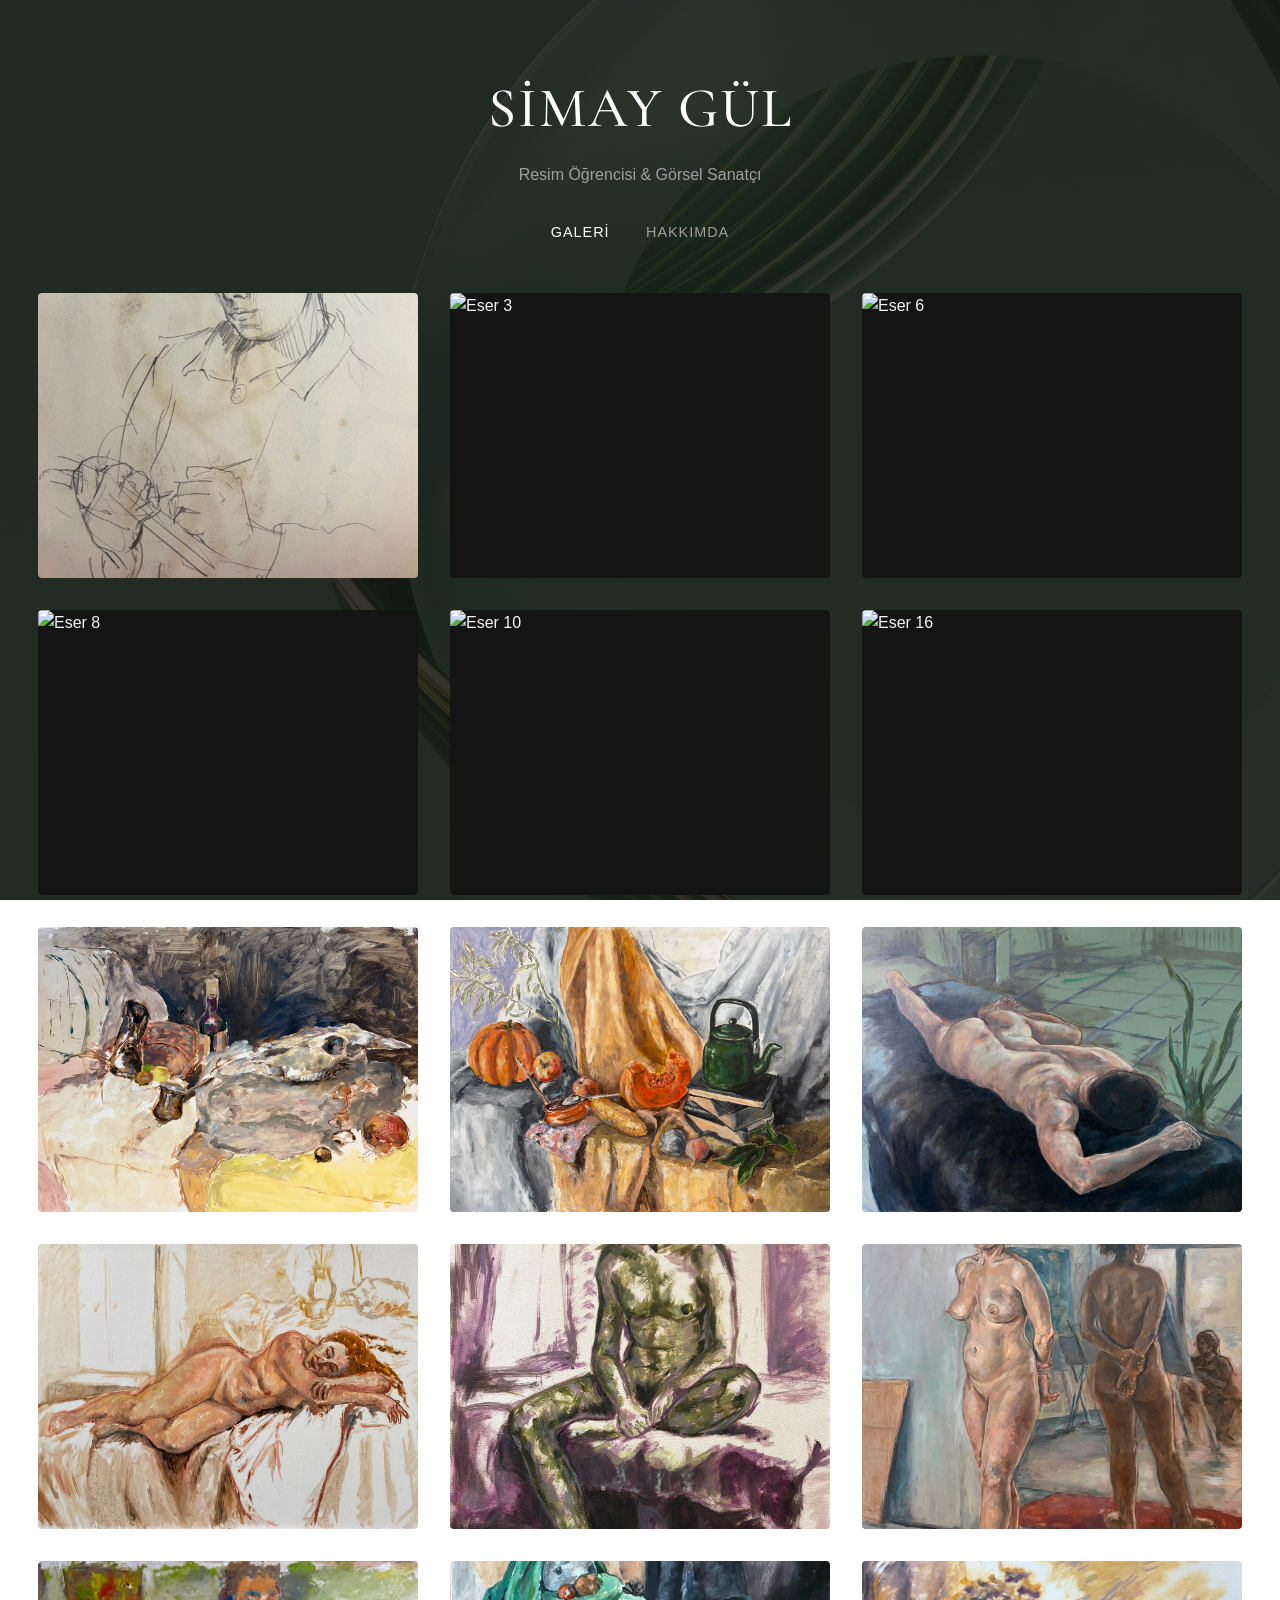
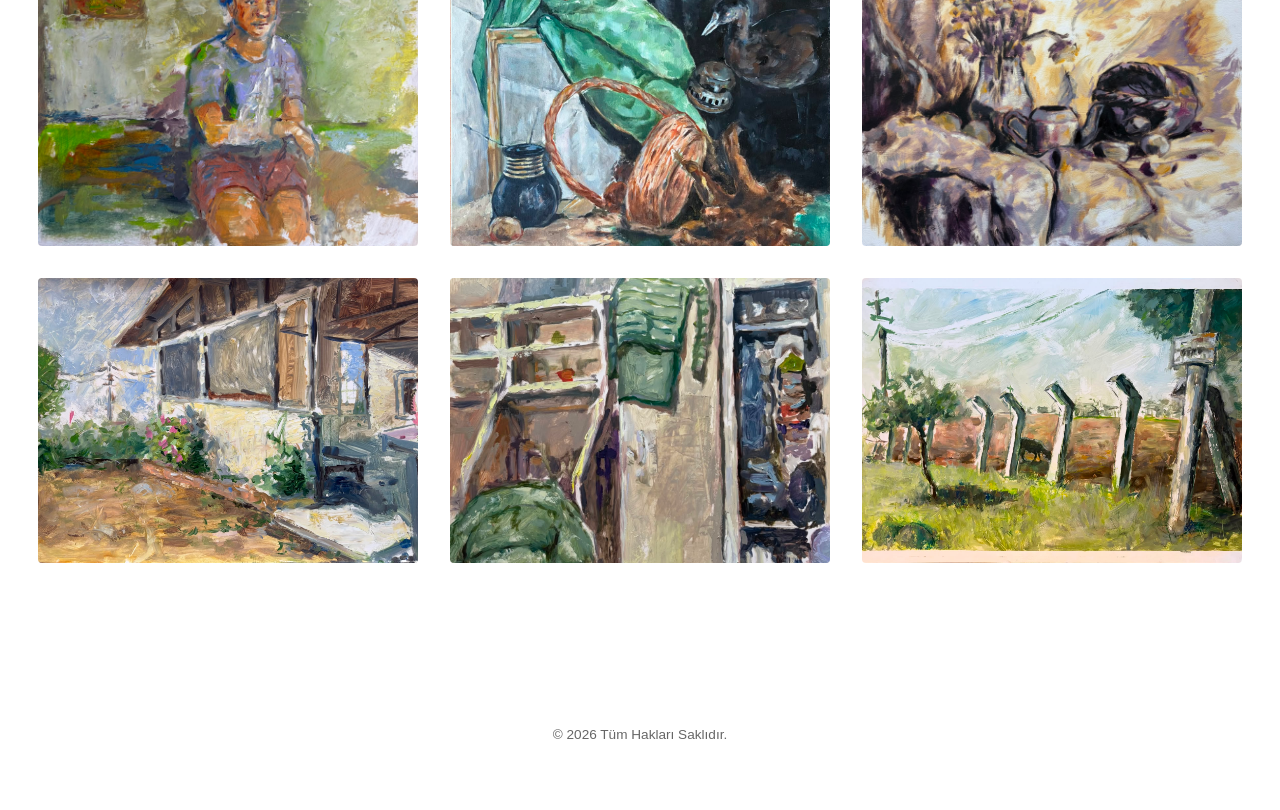
==== commit b439a356: "çakışma düzeltilldi" ====
--- a/index.html
+++ b/index.html
@@ -102,7 +102,7 @@
                     <div class="item-story" style="display: none;"></div>
                 </div>
 
-<<<<<<< HEAD
+
                 <div class="gallery-item" onclick="openLightbox(this)">
                     <img src="resimler/resim6.jpeg" alt="Eser 6">
                     <div class="item-overlay">
@@ -139,31 +139,18 @@
                     <div class="item-story" style="display: none;"></div>
                 </div>
                 
-                <div class="gallery-item" onclick="openLightbox(this)">
-                <img src="resimler/resim2.jpeg" alt="Eser 2">
-=======
+                
             <div class="gallery-item" onclick="openLightbox(this)">
                 <img src="Resimler/resim2.jpeg" alt="Eser 2">
->>>>>>> 5036ad87a5a98afb268680372d1f73558efa8278
+
                 <div class="item-overlay">
                     <h3>Eser Adı Eklenecek 2</h3>
                     <p>Teknik / Malzeme - Yıl</p>
                 </div>
                 <div class="item-story" style="display: none;"></div>
             </div>
-<<<<<<< HEAD
-            
-=======
-
-            <div class="gallery-item" onclick="openLightbox(this)">
-                <img src="Resimler/resim3.jpeg" alt="Eser 3">
-                <div class="item-overlay">
-                    <h3>Eser Adı Eklenecek 3</h3>
-                    <p>Teknik / Malzeme - Yıl</p>
-                </div>
-                <div class="item-story" style="display: none;"></div>
-            </div>
->>>>>>> 5036ad87a5a98afb268680372d1f73558efa8278
+
+
 
             <div class="gallery-item" onclick="openLightbox(this)">
                 <img src="Resimler/resim4.jpeg" alt="Eser 4">
@@ -183,17 +170,7 @@
                 <div class="item-story" style="display: none;"></div>
             </div>
 
-<<<<<<< HEAD
-=======
-            <div class="gallery-item" onclick="openLightbox(this)">
-                <img src="Resimler/resim6.jpeg" alt="Eser 6">
-                <div class="item-overlay">
-                    <h3>Eser Adı Eklenecek 6</h3>
-                    <p>Teknik / Malzeme - Yıl</p>
-                </div>
-                <div class="item-story" style="display: none;"></div>
-            </div>
->>>>>>> 5036ad87a5a98afb268680372d1f73558efa8278
+
 
             <div class="gallery-item" onclick="openLightbox(this)">
                 <img src="Resimler/resim7.jpeg" alt="Eser 7">
@@ -204,17 +181,7 @@
                 <div class="item-story" style="display: none;"></div>
             </div>
 
-<<<<<<< HEAD
-=======
-            <div class="gallery-item" onclick="openLightbox(this)">
-                <img src="Resimler/resim8.jpeg" alt="Eser 8">
-                <div class="item-overlay">
-                    <h3>Eser Adı Eklenecek 8</h3>
-                    <p>Teknik / Malzeme - Yıl</p>
-                </div>
-                <div class="item-story" style="display: none;"></div>
-            </div>
->>>>>>> 5036ad87a5a98afb268680372d1f73558efa8278
+
 
             <div class="gallery-item" onclick="openLightbox(this)">
                 <img src="Resimler/resim9.jpeg" alt="Eser 9">
@@ -225,17 +192,7 @@
                 <div class="item-story" style="display: none;"></div>
             </div>
 
-<<<<<<< HEAD
-=======
-            <div class="gallery-item" onclick="openLightbox(this)">
-                <img src="Resimler/resim10.jpeg" alt="Eser 10">
-                <div class="item-overlay">
-                    <h3>Eser Adı Eklenecek 10</h3>
-                    <p>Teknik / Malzeme - Yıl</p>
-                </div>
-                <div class="item-story" style="display: none;"></div>
-            </div>
->>>>>>> 5036ad87a5a98afb268680372d1f73558efa8278
+
 
             <div class="gallery-item" onclick="openLightbox(this)">
                 <img src="Resimler/resim11.jpeg" alt="Eser 11">
@@ -282,17 +239,7 @@
                 <div class="item-story" style="display: none;"></div>
             </div>
 
-<<<<<<< HEAD
-=======
-            <div class="gallery-item" onclick="openLightbox(this)">
-                <img src="Resimler/resim16.jpeg" alt="Eser 16">
-                <div class="item-overlay">
-                    <h3>Eser Adı Eklenecek 16</h3>
-                    <p>Teknik / Malzeme - Yıl</p>
-                </div>
-                <div class="item-story" style="display: none;"></div>
-            </div>
->>>>>>> 5036ad87a5a98afb268680372d1f73558efa8278
+
 
             <div class="gallery-item" onclick="openLightbox(this)">
                 <img src="Resimler/resim17.jpeg" alt="Eser 17">
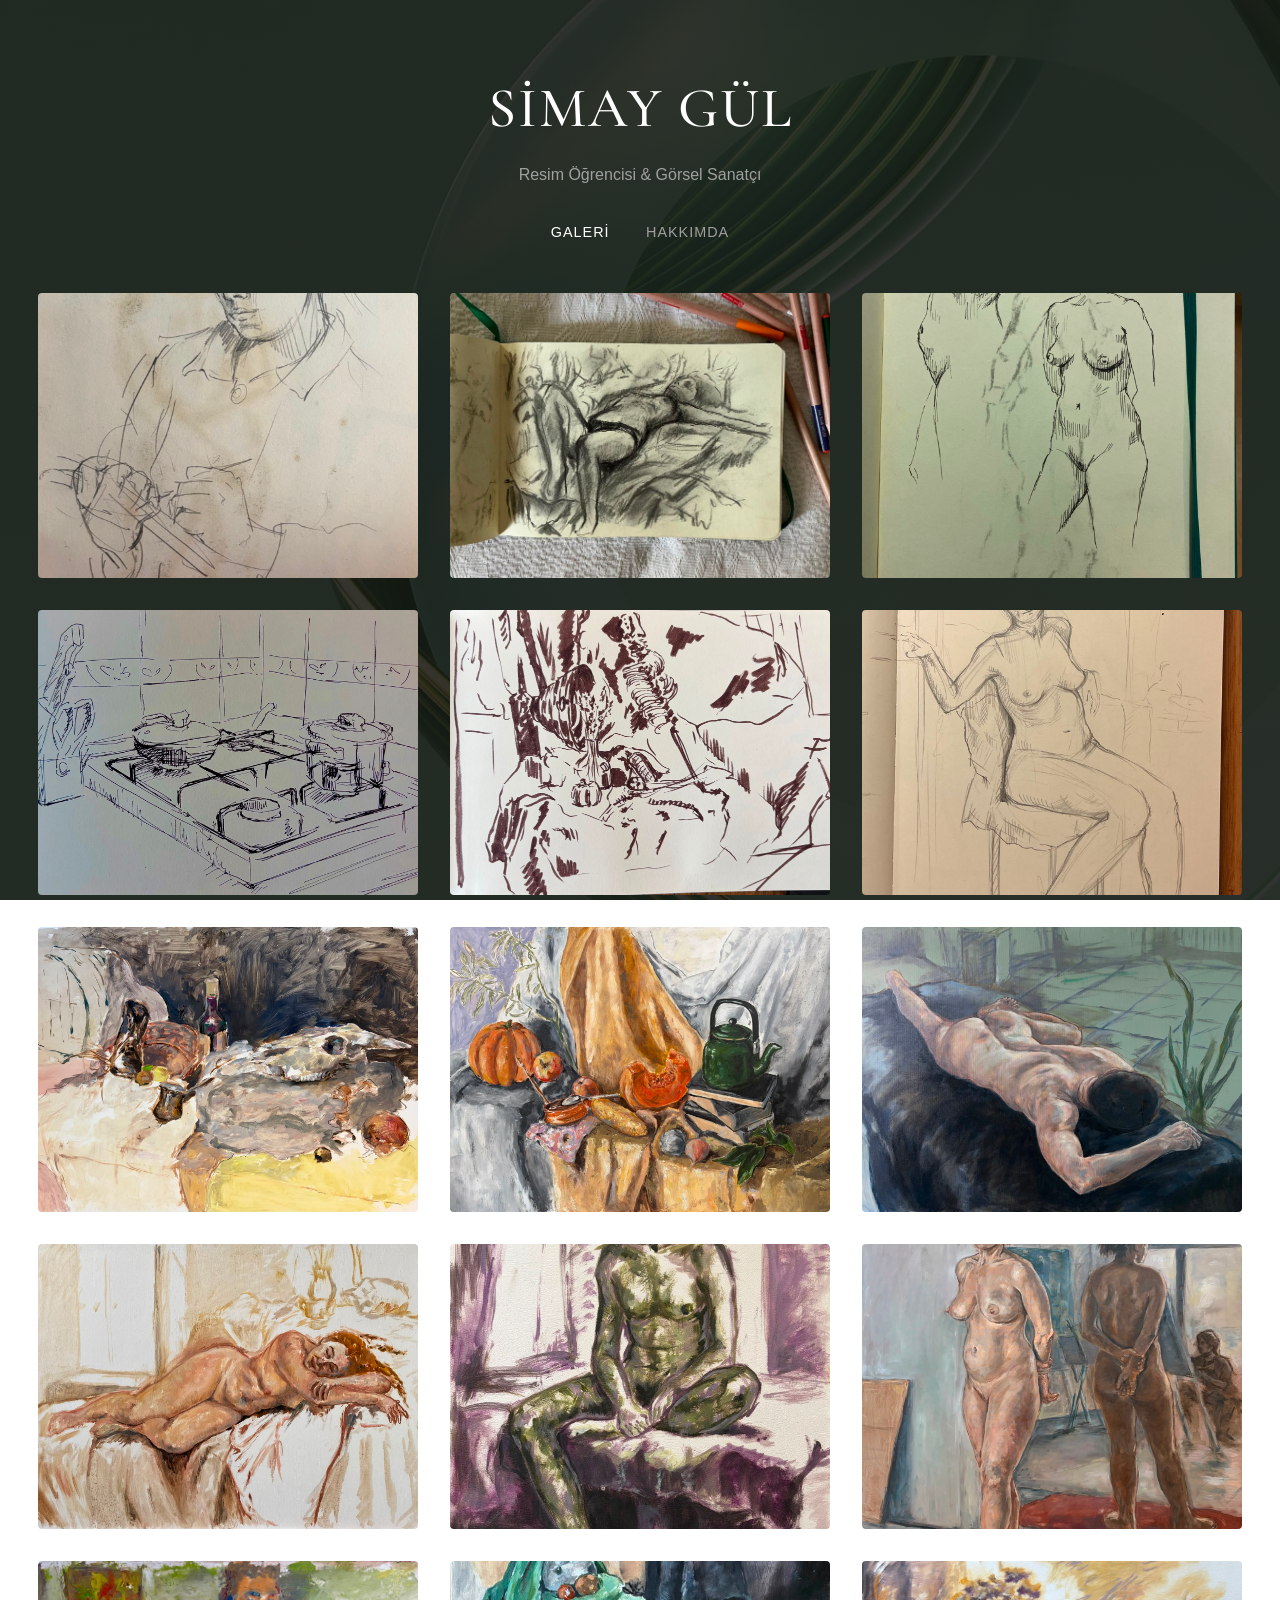
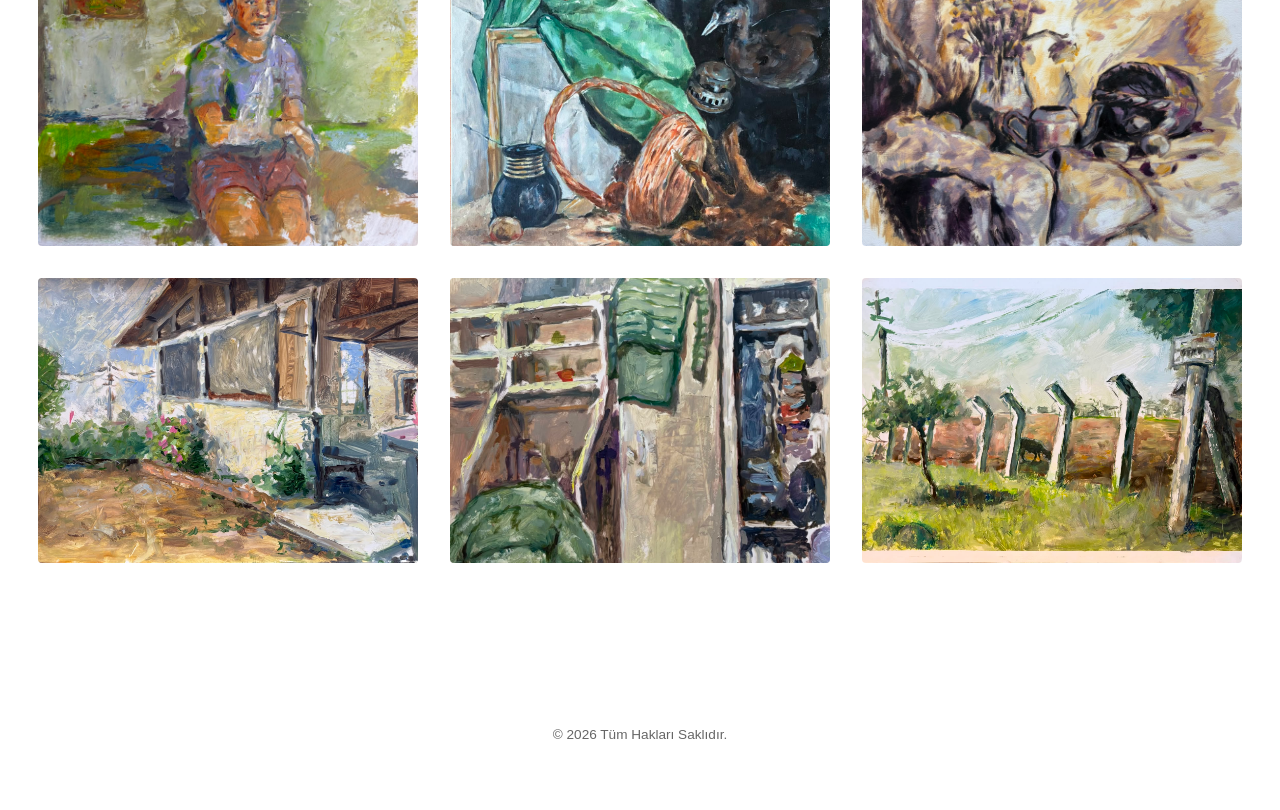
==== commit 056028c5: "Kodlardaki klasör ismi düzeltildi" ====
--- a/index.html
+++ b/index.html
@@ -94,7 +94,7 @@
             </div>
             
                 <div class="gallery-item" onclick="openLightbox(this)">
-                    <img src="resimler/resim3.jpeg" alt="Eser 3">
+                    <img src="Resimler/resim3.jpeg" alt="Eser 3">
                     <div class="item-overlay">
                         <h3>Eser Adı Eklenecek 3</h3>
                         <p>Teknik / Malzeme - Yıl</p>
@@ -104,7 +104,7 @@
 
 
                 <div class="gallery-item" onclick="openLightbox(this)">
-                    <img src="resimler/resim6.jpeg" alt="Eser 6">
+                    <img src="Resimler/resim6.jpeg" alt="Eser 6">
                     <div class="item-overlay">
                         <h3>Eser Adı Eklenecek 6</h3>
                         <p>Teknik / Malzeme - Yıl</p>
@@ -113,7 +113,7 @@
                 </div>
                 
                 <div class="gallery-item" onclick="openLightbox(this)">
-                    <img src="resimler/resim8.jpeg" alt="Eser 8">
+                    <img src="Resimler/resim8.jpeg" alt="Eser 8">
                     <div class="item-overlay">
                         <h3>Eser Adı Eklenecek 8</h3>
                         <p>Teknik / Malzeme - Yıl</p>
@@ -122,7 +122,7 @@
                 </div>
                 
                 <div class="gallery-item" onclick="openLightbox(this)">
-                    <img src="resimler/resim10.jpeg" alt="Eser 10">
+                    <img src="Resimler/resim10.jpeg" alt="Eser 10">
                     <div class="item-overlay">
                         <h3>Eser Adı Eklenecek 10</h3>
                         <p>Teknik / Malzeme - Yıl</p>
@@ -131,7 +131,7 @@
                 </div>
                 
                 <div class="gallery-item" onclick="openLightbox(this)">
-                    <img src="resimler/resim16.jpeg" alt="Eser 16">
+                    <img src="Resimler/resim16.jpeg" alt="Eser 16">
                     <div class="item-overlay">
                         <h3>Eser Adı Eklenecek 16</h3>
                         <p>Teknik / Malzeme - Yıl</p>
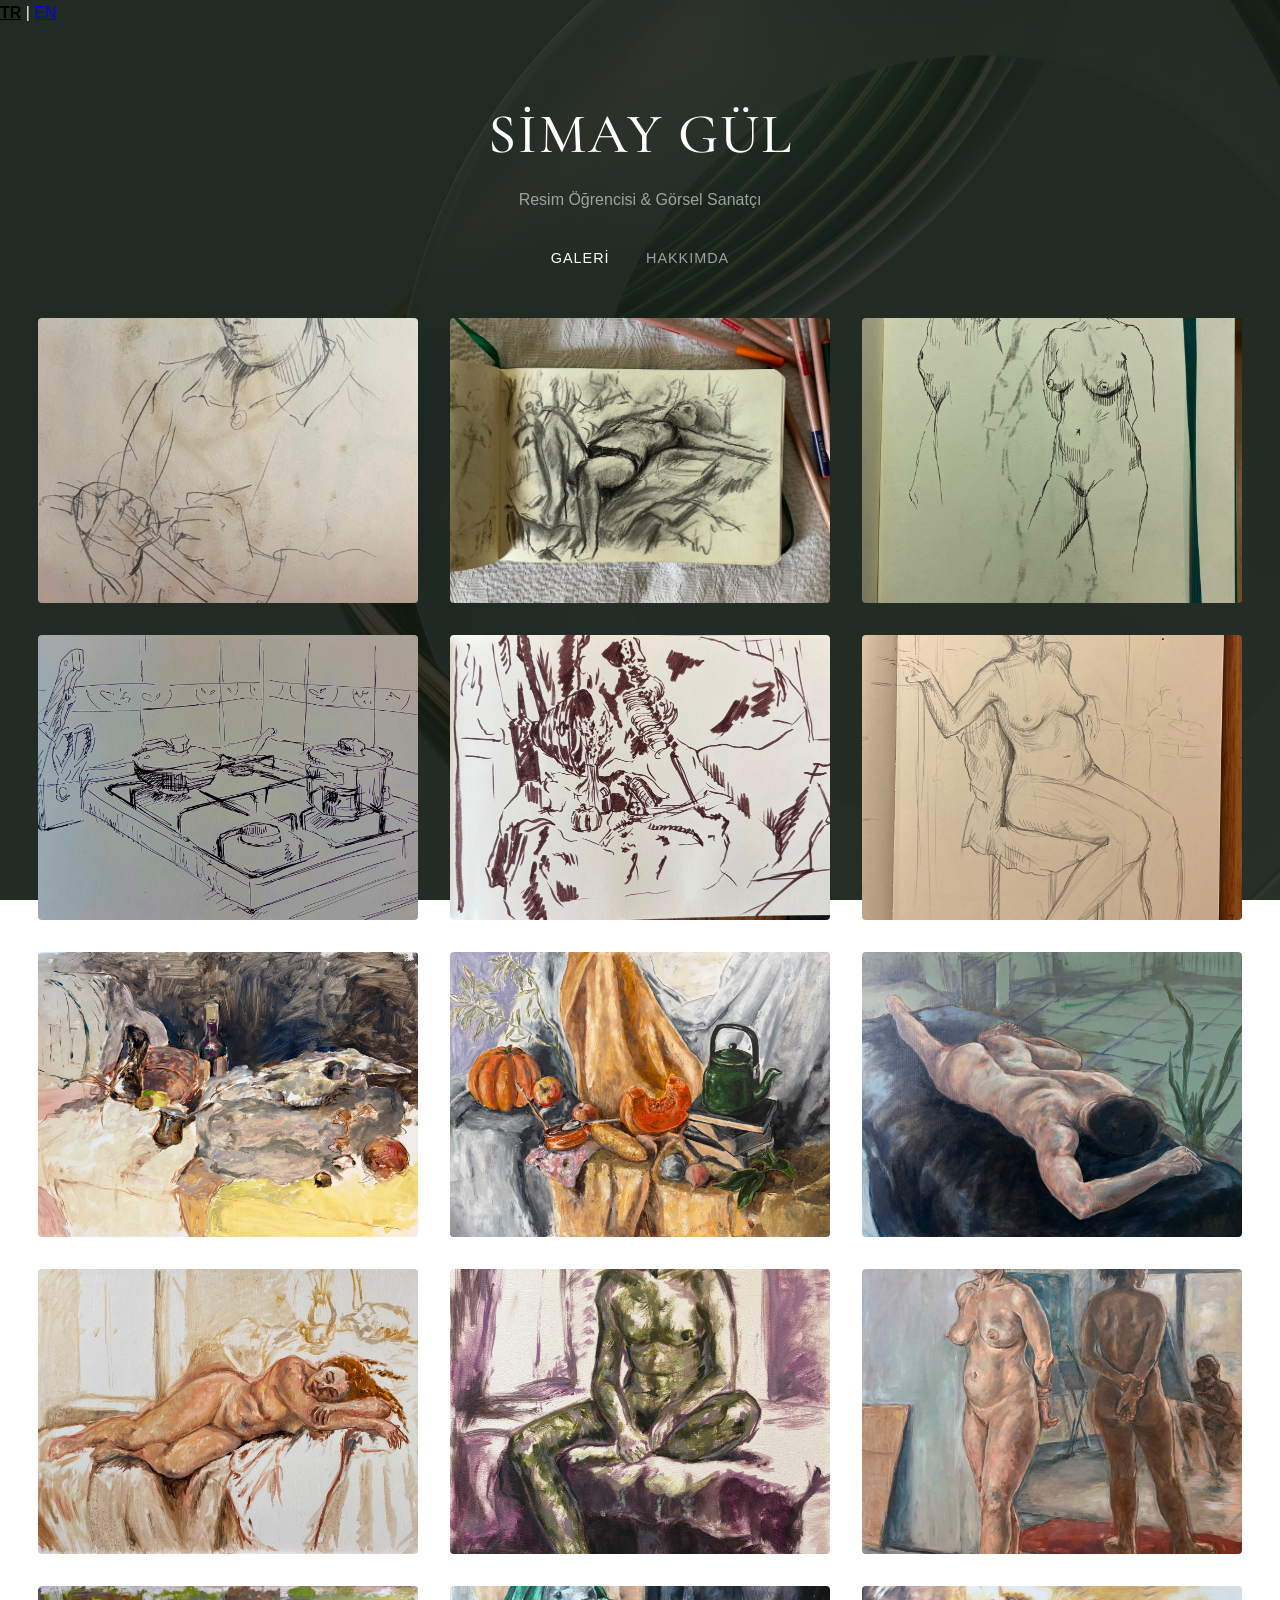
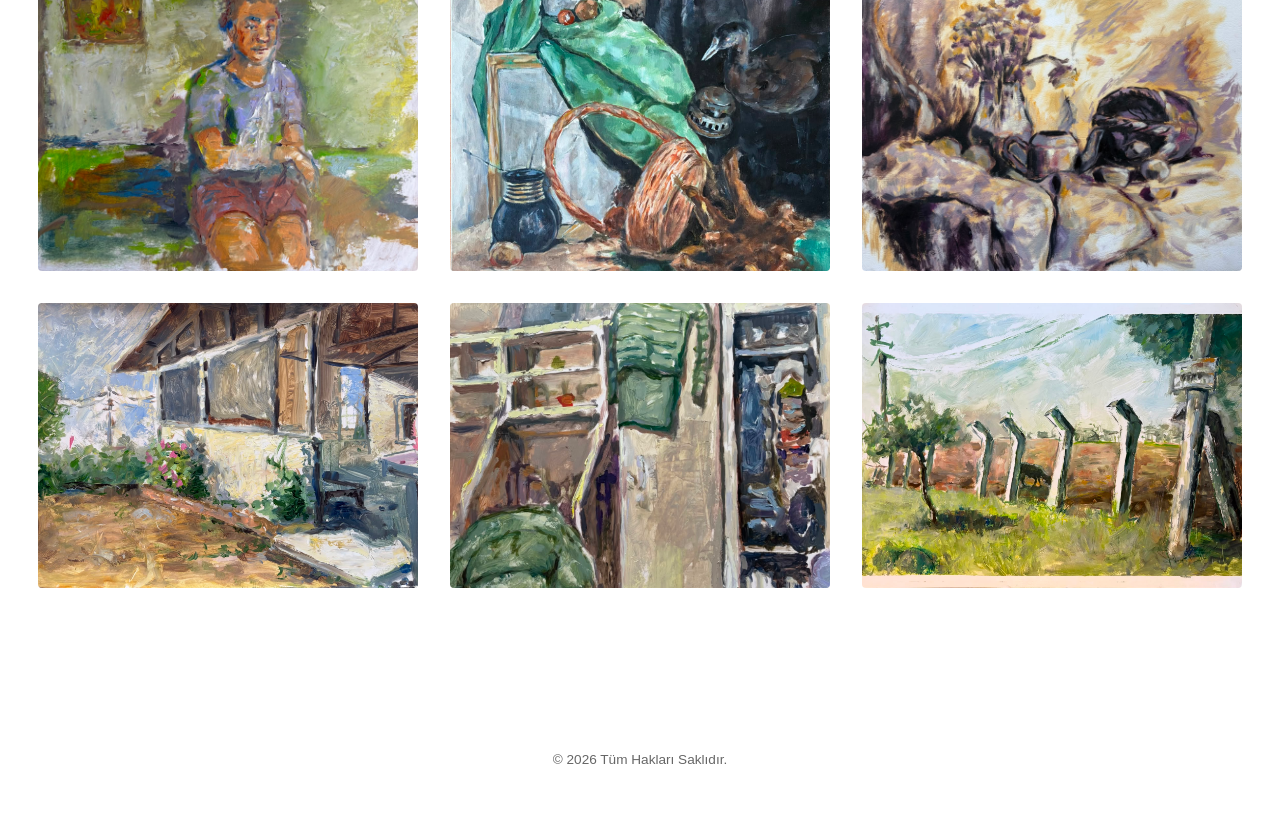
==== commit 06cef582: "ingilizce sayfa eklendi" ====
--- a/index.html
+++ b/index.html
@@ -70,6 +70,10 @@
     </style>
 </head>
 <body>
+    <div class="dil-secenekleri">
+    <a href="index.html" style="font-weight:bold; color:#000;">TR</a> | 
+    <a href="en.html">EN</a>
+</div>
     
     <header>
         <h1>Simay Gül</h1>
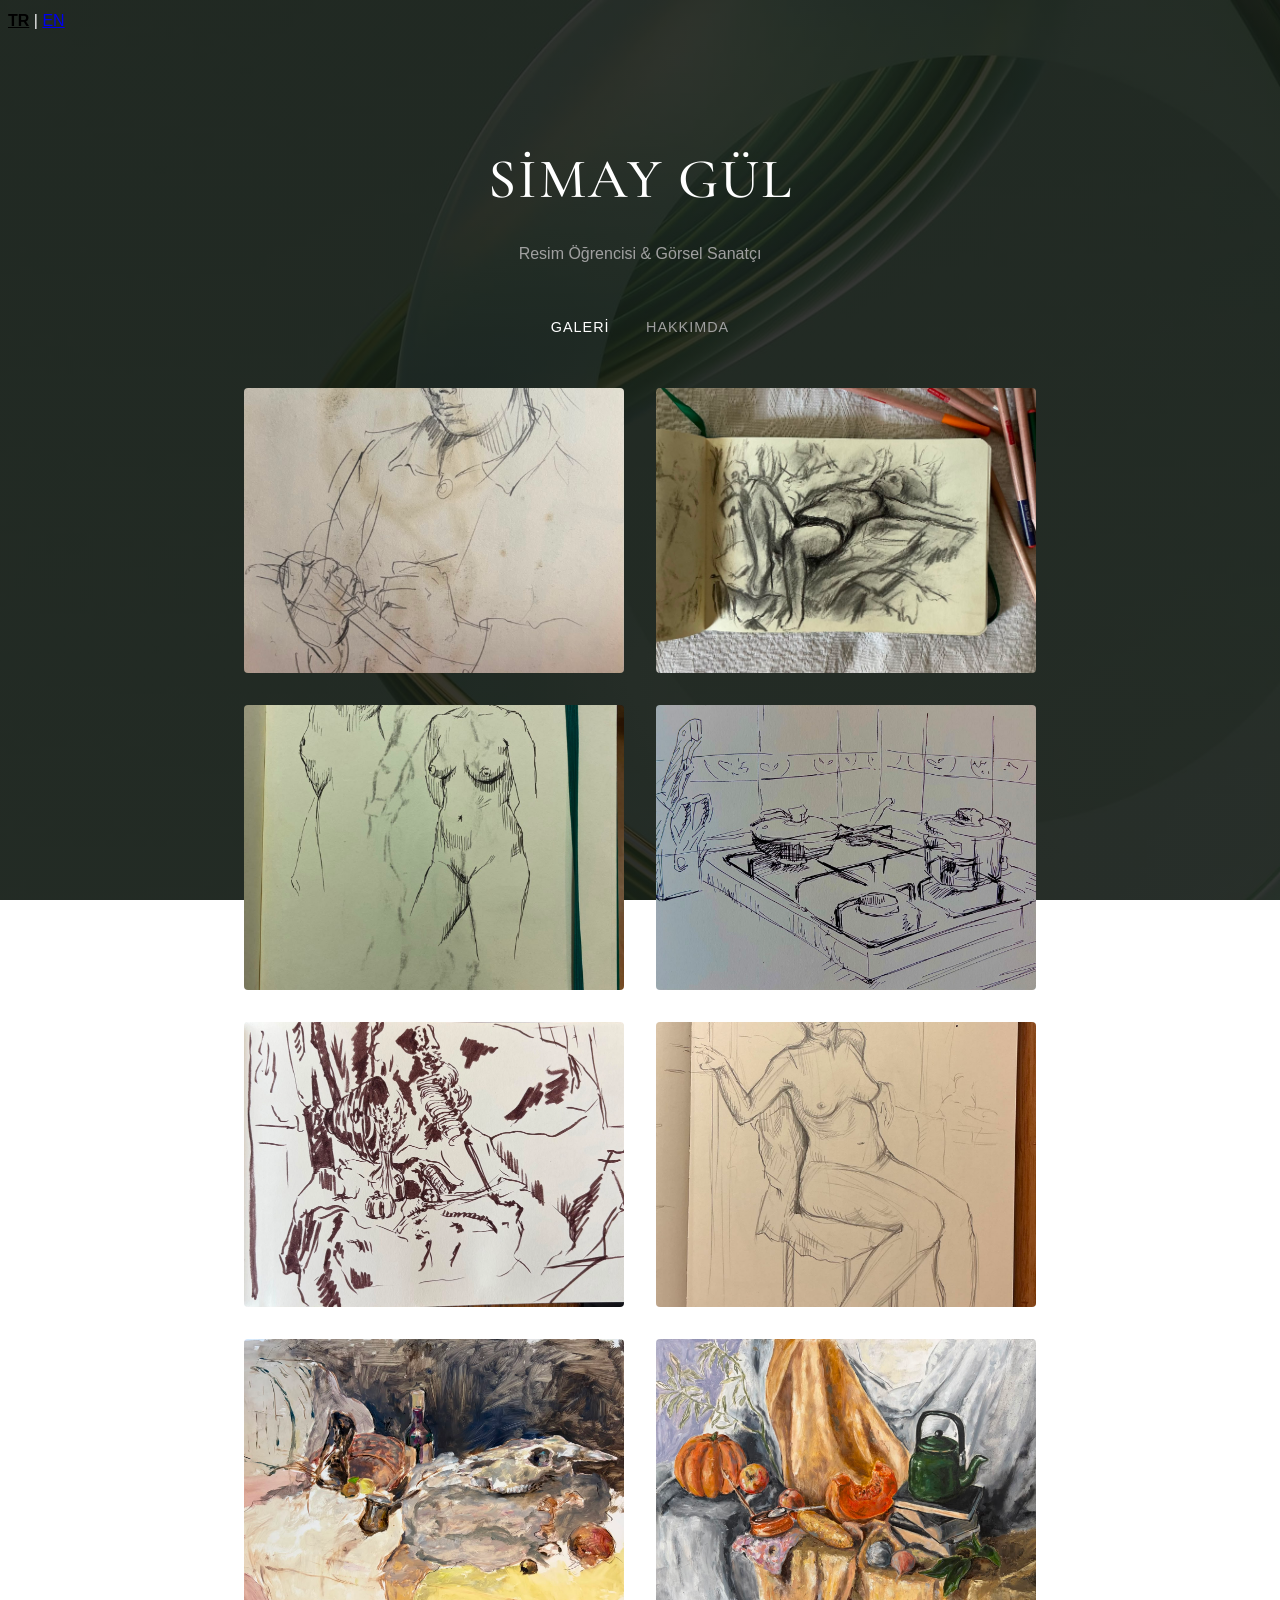
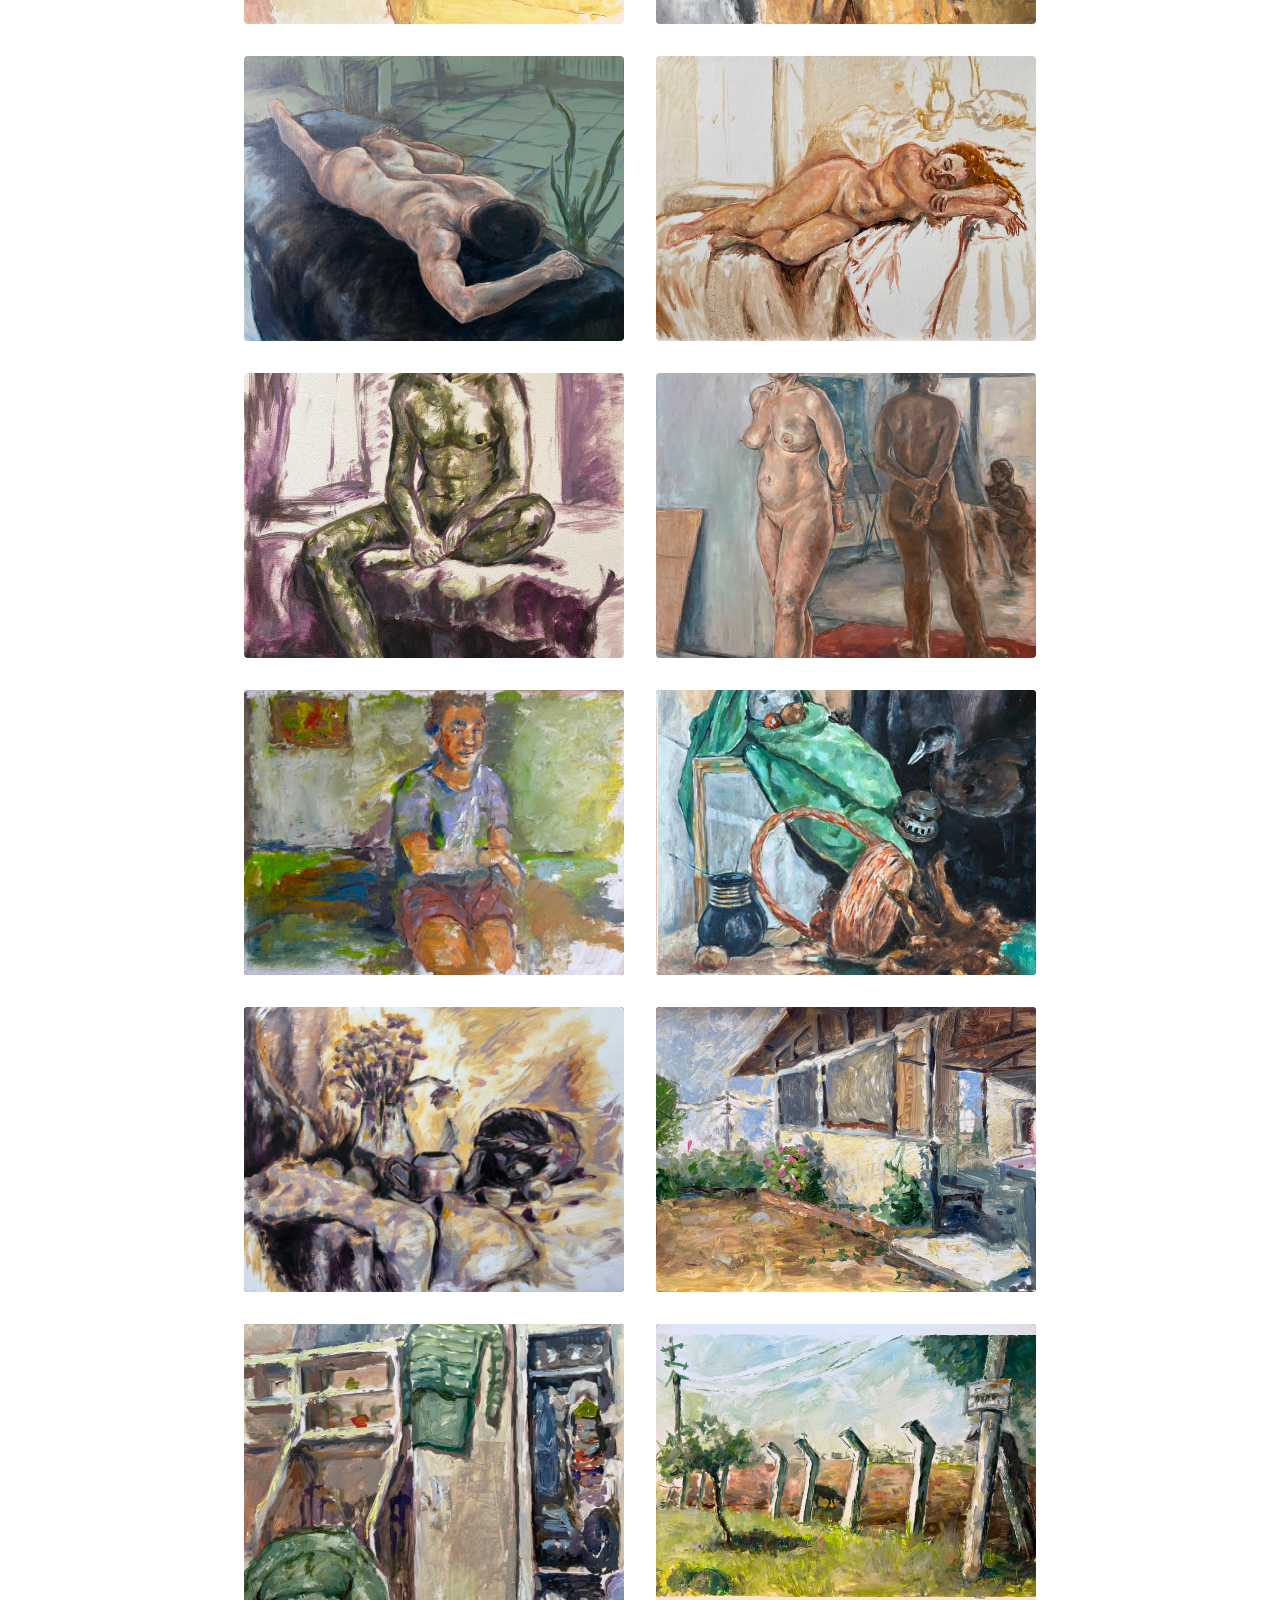
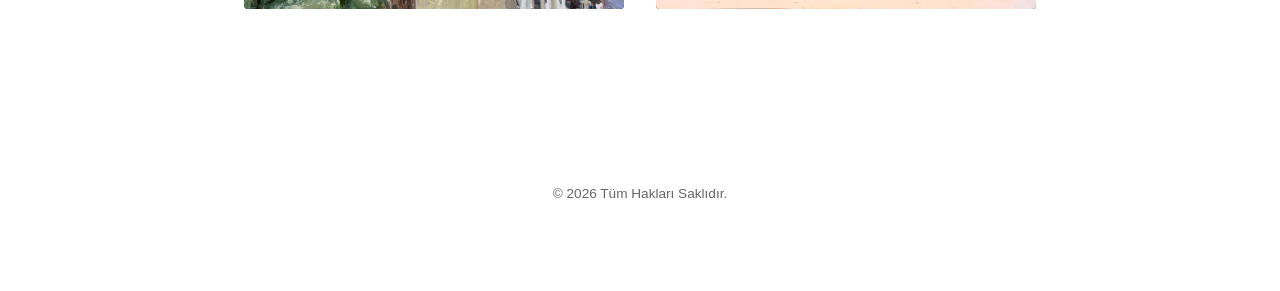
==== commit 27e8718e: "hakkimda sayfalari ve dil secenekleri eklendi" ====
--- a/index.html
+++ b/index.html
@@ -9,65 +9,7 @@
     <link rel="preconnect" href="https://fonts.gstatic.com" crossorigin>
     <link href="https://fonts.googleapis.com/css2?family=Cormorant+Garamond:ital,wght@0,300..700;1,300..700&display=swap" rel="stylesheet">
 
-    <style>
-        * { box-sizing: border-box; margin: 0; padding: 0; }
-        
-        body { 
-            font-family: -apple-system, BlinkMacSystemFont, "Segoe UI", Roboto, sans-serif; 
-            background-image: linear-gradient(rgba(10, 10, 10, 0.82), rgba(10, 10, 10, 0.82)), url('green-abstract-3840x2160-14254.jpg');
-            background-size: cover;          
-            background-position: center;     
-            background-attachment: fixed;    
-            color: #f5f5f5; 
-            line-height: 1.6; 
-        }
-        
-        header { padding: 4rem 2rem 2rem 2rem; text-align: center; max-width: 1200px; margin: 0 auto; }
-        header h1 { font-family: 'Cormorant Garamond', serif; font-size: 3.5rem; font-weight: 500; letter-spacing: 2px; text-transform: uppercase; margin-bottom: 0.5rem; color: #ffffff; }
-        header p { font-size: 1rem; color: #a0a0a0; font-weight: 300; }
-        
-        nav { text-align: center; margin-bottom: 3rem; }
-        nav a { color: #a0a0a0; text-decoration: none; margin: 0 1rem; font-size: 0.9rem; text-transform: uppercase; letter-spacing: 1px; transition: color 0.3s; }
-        nav a:hover, nav a.active { color: #ffffff; }
-        
-        .gallery-container { max-width: 1400px; margin: 0 auto; padding: 0 2rem; margin-bottom: 6rem; }
-        
-        .gallery-grid { display: flex; flex-wrap: wrap; justify-content: center; gap: 2rem; }
-        
-        .gallery-item { width: 380px; max-width: 100%; position: relative; overflow: hidden; background-color: #141414; border-radius: 4px; cursor: pointer; aspect-ratio: 4 / 3; }
-        .gallery-item img { width: 100%; height: 100%; object-fit: cover; transition: transform 0.6s cubic-bezier(0.25, 1, 0.5, 1); }
-        .gallery-item:hover img { transform: scale(1.05); }
-        
-        .item-overlay { position: absolute; bottom: 0; left: 0; right: 0; background: linear-gradient(transparent, rgba(0, 0, 0, 0.85)); padding: 1.5rem; opacity: 0; transition: opacity 0.3s ease; }
-        .gallery-item:hover .item-overlay { opacity: 1; }
-        .item-overlay h3 { font-size: 1.1rem; font-weight: 400; margin-bottom: 0.2rem; }
-        .item-overlay p { font-size: 0.85rem; color: #cccccc; }
-        
-        footer { padding: 4rem 2rem; text-align: center; border-top: 1px solid rgba(255, 255, 255, 0.05); color: #666666; font-size: 0.85rem; }
-        
-        .lightbox { position: fixed; top: 0; left: 0; width: 100%; height: 100%; background-color: rgba(5, 5, 5, 0.98); display: flex; align-items: center; justify-content: center; opacity: 0; pointer-events: none; transition: opacity 0.4s ease; z-index: 1000; padding: 2rem; }
-        .lightbox.active { opacity: 1; pointer-events: auto; }
-        .lightbox-content { max-width: 90%; max-height: 85vh; box-shadow: 0 10px 30px rgba(0,0,0,0.5); object-fit: contain; }
-        .lightbox-close { position: absolute; top: 2rem; right: 2rem; color: #ffffff; font-size: 2rem; cursor: pointer; background: none; border: none; z-index: 1002; }
-        
-        .lightbox-info-btn { position: absolute; bottom: 2rem; right: 2rem; background: rgba(255, 255, 255, 0.1); color: #fff; border: 1px solid rgba(255, 255, 255, 0.3); padding: 0.6rem 1.5rem; border-radius: 30px; cursor: pointer; font-size: 0.85rem; text-transform: uppercase; letter-spacing: 1px; transition: all 0.3s ease; z-index: 1002; backdrop-filter: blur(5px); display: none; }
-        .lightbox-info-btn:hover { background: rgba(255, 255, 255, 0.25); }
-        
-        .lightbox-info-panel { position: absolute; bottom: 5rem; right: 2rem; background: rgba(15, 15, 15, 0.85); border: 1px solid rgba(255,255,255,0.1); padding: 2rem; border-radius: 8px; width: 350px; max-height: 60vh; overflow-y: auto; color: white; opacity: 0; visibility: hidden; transform: translateY(20px); transition: all 0.4s cubic-bezier(0.25, 1, 0.5, 1); z-index: 1001; backdrop-filter: blur(15px); }
-        .lightbox-info-panel.open { opacity: 1; visibility: visible; transform: translateY(0); }
-        .lightbox-info-panel h3 { font-family: 'Cormorant Garamond', serif; font-size: 1.8rem; margin-bottom: 1rem; font-weight: 400; color: #ffffff; border-bottom: 1px solid rgba(255,255,255,0.1); padding-bottom: 0.5rem; }
-        .lightbox-info-panel p { font-size: 0.95rem; color: #cccccc; line-height: 1.7; margin-bottom: 0.5rem; }
-
-        .lightbox-info-panel::-webkit-scrollbar { width: 6px; }
-        .lightbox-info-panel::-webkit-scrollbar-track { background: rgba(0,0,0,0.1); }
-        .lightbox-info-panel::-webkit-scrollbar-thumb { background: rgba(255,255,255,0.2); border-radius: 10px; }
-
-        @media (max-width: 768px) { 
-            header h1 { font-size: 2.2rem; } 
-            .lightbox-info-panel { right: 5%; width: 90%; bottom: 5rem; padding: 1.5rem; }
-            .lightbox-info-btn { right: 5%; bottom: 1.5rem; }
-        }
-    </style>
+    <link rel="stylesheet" href="style.css">
 </head>
 <body>
     <div class="dil-secenekleri">
--- a/style.css
+++ b/style.css
@@ -0,0 +1,59 @@
+<style>
+        * { box-sizing: border-box; margin: 0; padding: 0; }
+        
+        body { 
+            font-family: -apple-system, BlinkMacSystemFont, "Segoe UI", Roboto, sans-serif; 
+            background-image: linear-gradient(rgba(10, 10, 10, 0.82), rgba(10, 10, 10, 0.82)), url('green-abstract-3840x2160-14254.jpg');
+            background-size: cover;          
+            background-position: center;     
+            background-attachment: fixed;    
+            color: #f5f5f5; 
+            line-height: 1.6; 
+        }
+        
+        header { padding: 4rem 2rem 2rem 2rem; text-align: center; max-width: 1200px; margin: 0 auto; }
+        header h1 { font-family: 'Cormorant Garamond', serif; font-size: 3.5rem; font-weight: 500; letter-spacing: 2px; text-transform: uppercase; margin-bottom: 0.5rem; color: #ffffff; }
+        header p { font-size: 1rem; color: #a0a0a0; font-weight: 300; }
+        
+        nav { text-align: center; margin-bottom: 3rem; }
+        nav a { color: #a0a0a0; text-decoration: none; margin: 0 1rem; font-size: 0.9rem; text-transform: uppercase; letter-spacing: 1px; transition: color 0.3s; }
+        nav a:hover, nav a.active { color: #ffffff; }
+        
+        .gallery-container { max-width: 1400px; margin: 0 auto; padding: 0 2rem; margin-bottom: 6rem; }
+        
+        .gallery-grid { display: flex; flex-wrap: wrap; justify-content: center; gap: 2rem; }
+        
+        .gallery-item { width: 380px; max-width: 100%; position: relative; overflow: hidden; background-color: #141414; border-radius: 4px; cursor: pointer; aspect-ratio: 4 / 3; }
+        .gallery-item img { width: 100%; height: 100%; object-fit: cover; transition: transform 0.6s cubic-bezier(0.25, 1, 0.5, 1); }
+        .gallery-item:hover img { transform: scale(1.05); }
+        
+        .item-overlay { position: absolute; bottom: 0; left: 0; right: 0; background: linear-gradient(transparent, rgba(0, 0, 0, 0.85)); padding: 1.5rem; opacity: 0; transition: opacity 0.3s ease; }
+        .gallery-item:hover .item-overlay { opacity: 1; }
+        .item-overlay h3 { font-size: 1.1rem; font-weight: 400; margin-bottom: 0.2rem; }
+        .item-overlay p { font-size: 0.85rem; color: #cccccc; }
+        
+        footer { padding: 4rem 2rem; text-align: center; border-top: 1px solid rgba(255, 255, 255, 0.05); color: #666666; font-size: 0.85rem; }
+        
+        .lightbox { position: fixed; top: 0; left: 0; width: 100%; height: 100%; background-color: rgba(5, 5, 5, 0.98); display: flex; align-items: center; justify-content: center; opacity: 0; pointer-events: none; transition: opacity 0.4s ease; z-index: 1000; padding: 2rem; }
+        .lightbox.active { opacity: 1; pointer-events: auto; }
+        .lightbox-content { max-width: 90%; max-height: 85vh; box-shadow: 0 10px 30px rgba(0,0,0,0.5); object-fit: contain; }
+        .lightbox-close { position: absolute; top: 2rem; right: 2rem; color: #ffffff; font-size: 2rem; cursor: pointer; background: none; border: none; z-index: 1002; }
+        
+        .lightbox-info-btn { position: absolute; bottom: 2rem; right: 2rem; background: rgba(255, 255, 255, 0.1); color: #fff; border: 1px solid rgba(255, 255, 255, 0.3); padding: 0.6rem 1.5rem; border-radius: 30px; cursor: pointer; font-size: 0.85rem; text-transform: uppercase; letter-spacing: 1px; transition: all 0.3s ease; z-index: 1002; backdrop-filter: blur(5px); display: none; }
+        .lightbox-info-btn:hover { background: rgba(255, 255, 255, 0.25); }
+        
+        .lightbox-info-panel { position: absolute; bottom: 5rem; right: 2rem; background: rgba(15, 15, 15, 0.85); border: 1px solid rgba(255,255,255,0.1); padding: 2rem; border-radius: 8px; width: 350px; max-height: 60vh; overflow-y: auto; color: white; opacity: 0; visibility: hidden; transform: translateY(20px); transition: all 0.4s cubic-bezier(0.25, 1, 0.5, 1); z-index: 1001; backdrop-filter: blur(15px); }
+        .lightbox-info-panel.open { opacity: 1; visibility: visible; transform: translateY(0); }
+        .lightbox-info-panel h3 { font-family: 'Cormorant Garamond', serif; font-size: 1.8rem; margin-bottom: 1rem; font-weight: 400; color: #ffffff; border-bottom: 1px solid rgba(255,255,255,0.1); padding-bottom: 0.5rem; }
+        .lightbox-info-panel p { font-size: 0.95rem; color: #cccccc; line-height: 1.7; margin-bottom: 0.5rem; }
+
+        .lightbox-info-panel::-webkit-scrollbar { width: 6px; }
+        .lightbox-info-panel::-webkit-scrollbar-track { background: rgba(0,0,0,0.1); }
+        .lightbox-info-panel::-webkit-scrollbar-thumb { background: rgba(255,255,255,0.2); border-radius: 10px; }
+
+        @media (max-width: 768px) { 
+            header h1 { font-size: 2.2rem; } 
+            .lightbox-info-panel { right: 5%; width: 90%; bottom: 5rem; padding: 1.5rem; }
+            .lightbox-info-btn { right: 5%; bottom: 1.5rem; }
+        }
+    </style>
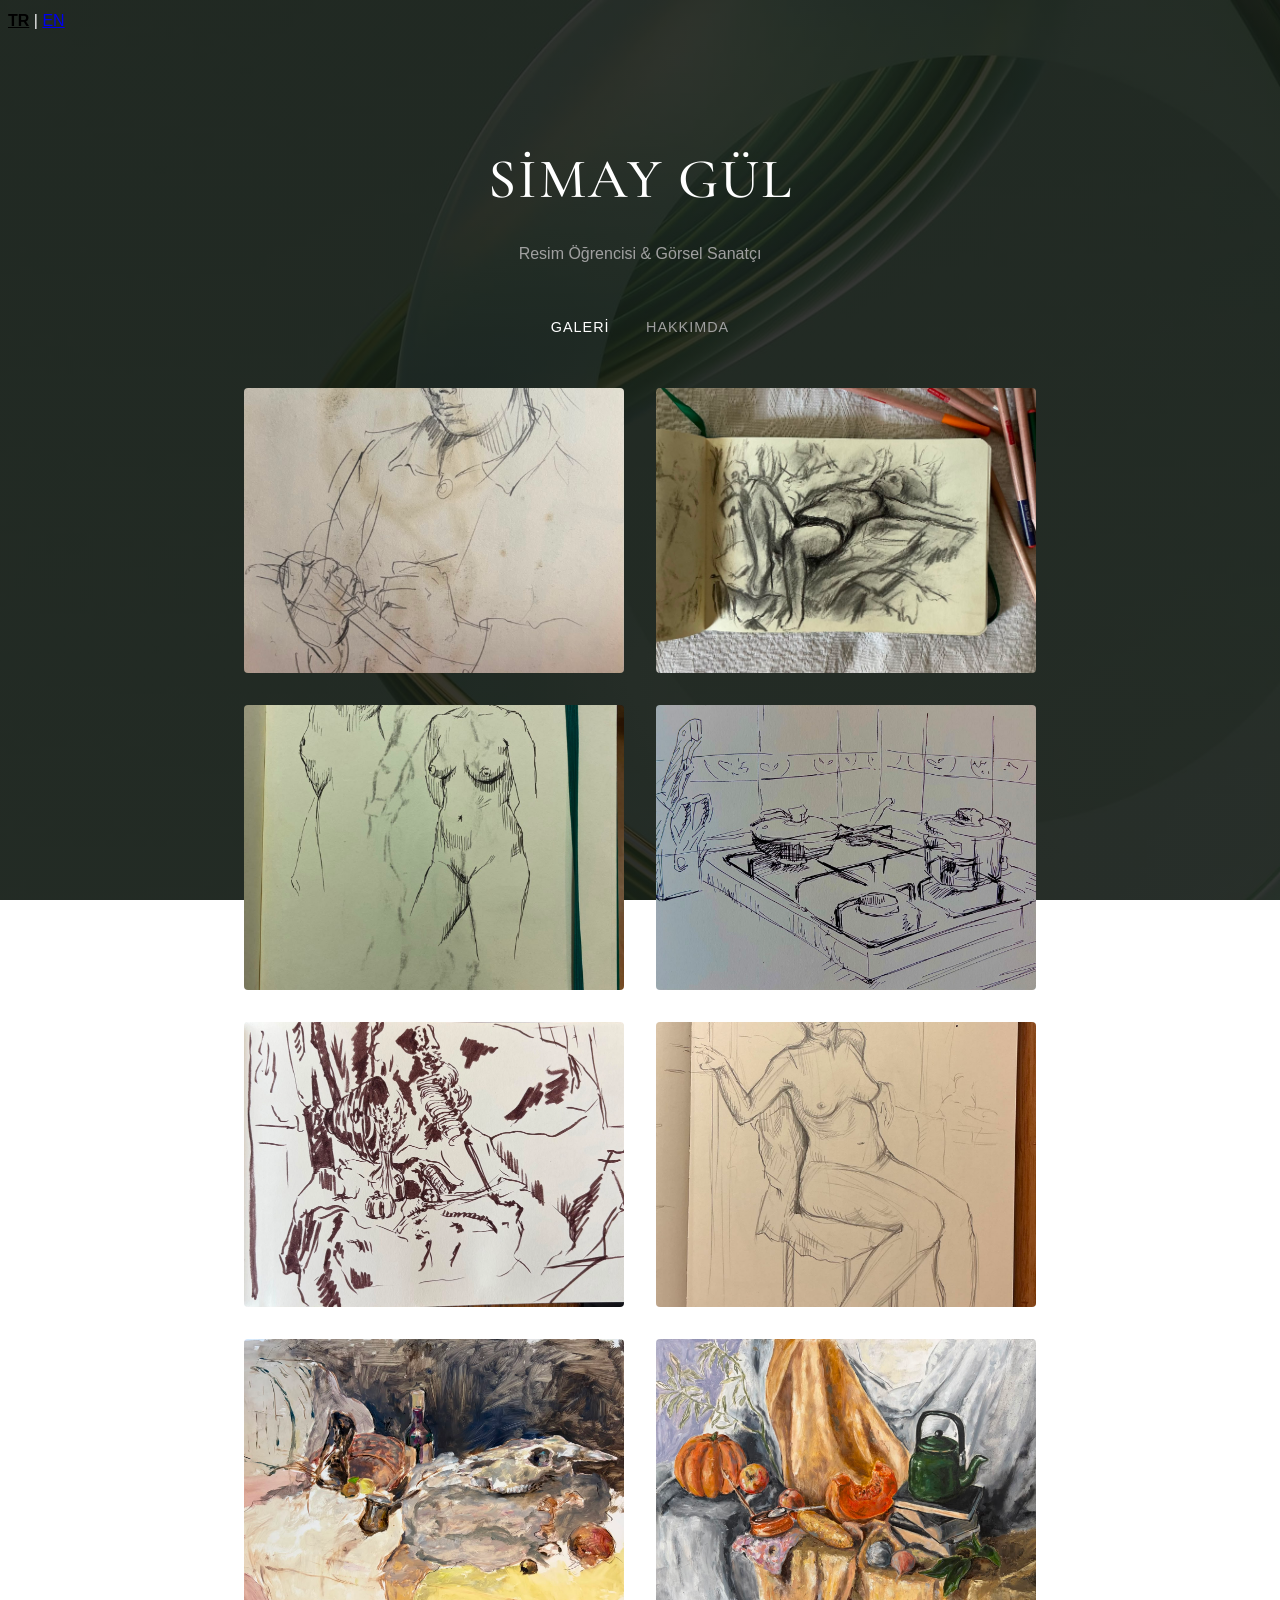
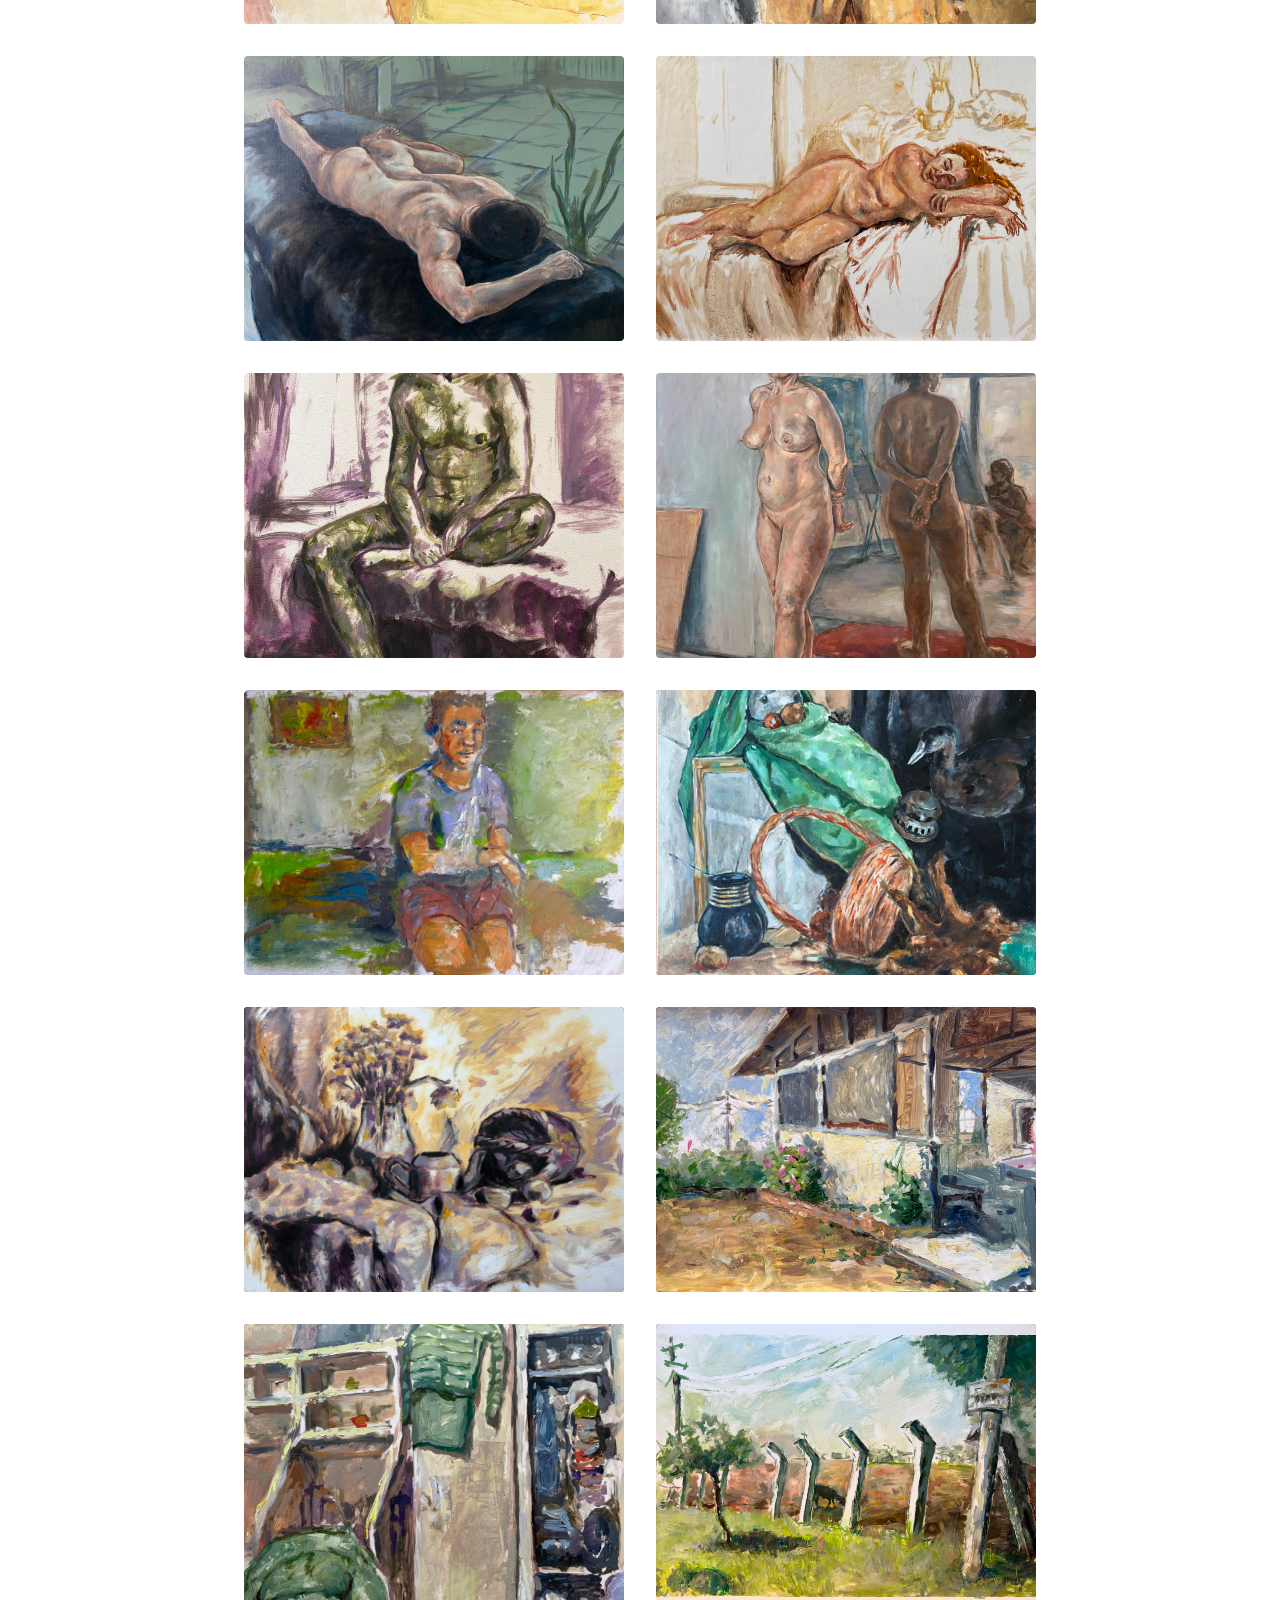
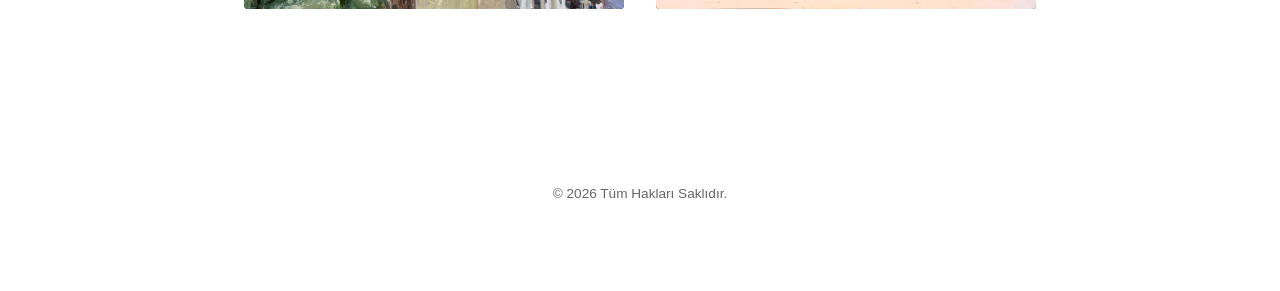
==== commit b663aec8: "Eser isimleri ve iletişim adresi eklendi" ====
--- a/index.html
+++ b/index.html
@@ -27,14 +27,14 @@
         <a href="hakkimda.html">Hakkımda</a>
     </nav>
     
-    <main class="gallery-container">
+  <main class="gallery-container">
         <div class="gallery-grid">
             
             <div class="gallery-item" onclick="openLightbox(this)">
                 <img src="Resimler/resim1.jpeg" alt="Eser 1">
                 <div class="item-overlay">
-                    <h3>Eser Adı Eklenecek 1</h3>
-                    <p>Teknik / Malzeme - Yıl</p>
+                    <h3>Eskiz</h3>
+                    <p>Karakalem - 2026</p>
                 </div>
                 <div class="item-story" style="display: none;"></div>
             </div>
@@ -42,8 +42,8 @@
                 <div class="gallery-item" onclick="openLightbox(this)">
                     <img src="Resimler/resim3.jpeg" alt="Eser 3">
                     <div class="item-overlay">
-                        <h3>Eser Adı Eklenecek 3</h3>
-                        <p>Teknik / Malzeme - Yıl</p>
+                        <h3>Eskiz</h3>
+                        <p>Karakalem - 2025</p>
                     </div>
                     <div class="item-story" style="display: none;"></div>
                 </div>
@@ -52,8 +52,8 @@
                 <div class="gallery-item" onclick="openLightbox(this)">
                     <img src="Resimler/resim6.jpeg" alt="Eser 6">
                     <div class="item-overlay">
-                        <h3>Eser Adı Eklenecek 6</h3>
-                        <p>Teknik / Malzeme - Yıl</p>
+                        <h3>Eskiz</h3>
+                        <p>Karakalem - 2026</p>
                     </div>
                     <div class="item-story" style="display: none;"></div>
                 </div>
@@ -61,8 +61,8 @@
                 <div class="gallery-item" onclick="openLightbox(this)">
                     <img src="Resimler/resim8.jpeg" alt="Eser 8">
                     <div class="item-overlay">
-                        <h3>Eser Adı Eklenecek 8</h3>
-                        <p>Teknik / Malzeme - Yıl</p>
+                        <h3>Eskiz</h3>  
+                        <p>Karakalem - 2026</p>
                     </div>
                     <div class="item-story" style="display: none;"></div>
                 </div>
@@ -70,8 +70,8 @@
                 <div class="gallery-item" onclick="openLightbox(this)">
                     <img src="Resimler/resim10.jpeg" alt="Eser 10">
                     <div class="item-overlay">
-                        <h3>Eser Adı Eklenecek 10</h3>
-                        <p>Teknik / Malzeme - Yıl</p>
+                        <h3>Eskiz</h3>
+                        <p>Karakalem - 2026</p>
                     </div>
                     <div class="item-story" style="display: none;"></div>
                 </div>
@@ -79,8 +79,8 @@
                 <div class="gallery-item" onclick="openLightbox(this)">
                     <img src="Resimler/resim16.jpeg" alt="Eser 16">
                     <div class="item-overlay">
-                        <h3>Eser Adı Eklenecek 16</h3>
-                        <p>Teknik / Malzeme - Yıl</p>
+                        <h3>Eskiz</h3>
+                        <p>Karakalem - 2026</p>
                     </div>
                     <div class="item-story" style="display: none;"></div>
                 </div>
@@ -90,8 +90,8 @@
                 <img src="Resimler/resim2.jpeg" alt="Eser 2">
 
                 <div class="item-overlay">
-                    <h3>Eser Adı Eklenecek 2</h3>
-                    <p>Teknik / Malzeme - Yıl</p>
+                    <h3>İsimsiz</h3>
+                    <p>Yağlı Boya - 2026</p>
                 </div>
                 <div class="item-story" style="display: none;"></div>
             </div>
@@ -101,8 +101,8 @@
             <div class="gallery-item" onclick="openLightbox(this)">
                 <img src="Resimler/resim4.jpeg" alt="Eser 4">
                 <div class="item-overlay">
-                    <h3>Eser Adı Eklenecek 4</h3>
-                    <p>Teknik / Malzeme - Yıl</p>
+                    <h3>Balkabaklı Natürmort</h3>
+                    <p>Yağlı Boya - 2026</p>
                 </div>
                 <div class="item-story" style="display: none;"></div>
             </div>
@@ -110,8 +110,8 @@
             <div class="gallery-item" onclick="openLightbox(this)">
                 <img src="Resimler/resim5.jpeg" alt="Eser 5">
                 <div class="item-overlay">
-                    <h3>Eser Adı Eklenecek 5</h3>
-                    <p>Teknik / Malzeme - Yıl</p>
+                    <h3>Nü Model</h3>
+                    <p>Yağlı Boya - 2026</p>
                 </div>
                 <div class="item-story" style="display: none;"></div>
             </div>
@@ -121,8 +121,8 @@
             <div class="gallery-item" onclick="openLightbox(this)">
                 <img src="Resimler/resim7.jpeg" alt="Eser 7">
                 <div class="item-overlay">
-                    <h3>Eser Adı Eklenecek 7</h3>
-                    <p>Teknik / Malzeme - Yıl</p>
+                    <h3>Nü Model</h3>
+                    <p>Yağlı Boya - 2026</p>
                 </div>
                 <div class="item-story" style="display: none;"></div>
             </div>
@@ -132,8 +132,8 @@
             <div class="gallery-item" onclick="openLightbox(this)">
                 <img src="Resimler/resim9.jpeg" alt="Eser 9">
                 <div class="item-overlay">
-                    <h3>Eser Adı Eklenecek 9</h3>
-                    <p>Teknik / Malzeme - Yıl</p>
+                    <h3>Nü Model</h3>
+                    <p>Yağlı Boya - 2025</p>
                 </div>
                 <div class="item-story" style="display: none;"></div>
             </div>
@@ -143,8 +143,8 @@
             <div class="gallery-item" onclick="openLightbox(this)">
                 <img src="Resimler/resim11.jpeg" alt="Eser 11">
                 <div class="item-overlay">
-                    <h3>Eser Adı Eklenecek 11</h3>
-                    <p>Teknik / Malzeme - Yıl</p>
+                    <h3>Nü Model</h3>
+                    <p>Yağlı Boya - 2026</p>
                 </div>
                 <div class="item-story" style="display: none;"></div>
             </div>
@@ -152,8 +152,8 @@
             <div class="gallery-item" onclick="openLightbox(this)">
                 <img src="Resimler/resim12.jpeg" alt="Eser 12">
                 <div class="item-overlay">
-                    <h3>Eser Adı Eklenecek 12</h3>
-                    <p>Teknik / Malzeme - Yıl</p>
+                    <h3>İsimsiz</h3>
+                    <p>Yağlı Boya - 2026</p>
                 </div>
                 <div class="item-story" style="display: none;"></div>
             </div>
@@ -161,8 +161,8 @@
             <div class="gallery-item" onclick="openLightbox(this)">
                 <img src="Resimler/resim13.jpeg" alt="Eser 13">
                 <div class="item-overlay">
-                    <h3>Eser Adı Eklenecek 13</h3>
-                    <p>Teknik / Malzeme - Yıl</p>
+                    <h3>İsimsiz</h3>
+                    <p>Yağlı Boya - 2026</p>
                 </div>
                 <div class="item-story" style="display: none;"></div>
             </div>
@@ -170,8 +170,8 @@
             <div class="gallery-item" onclick="openLightbox(this)">
                 <img src="Resimler/resim14.jpeg" alt="Eser 14">
                 <div class="item-overlay">
-                    <h3>Eser Adı Eklenecek 14</h3>
-                    <p>Teknik / Malzeme - Yıl</p>
+                    <h3>İsimsiz</h3>
+                    <p>Yağlı Boya - 2025</p>
                 </div>
                 <div class="item-story" style="display: none;"></div>
             </div>
@@ -179,8 +179,8 @@
             <div class="gallery-item" onclick="openLightbox(this)">
                 <img src="Resimler/resim15.jpeg" alt="Eser 15">
                 <div class="item-overlay">
-                    <h3>Eser Adı Eklenecek 15</h3>
-                    <p>Teknik / Malzeme - Yıl</p>
+                    <h3>İsimsiz</h3>
+                    <p>Yağlı Boya - 2026</p>
                 </div>
                 <div class="item-story" style="display: none;"></div>
             </div>
@@ -190,8 +190,8 @@
             <div class="gallery-item" onclick="openLightbox(this)">
                 <img src="Resimler/resim17.jpeg" alt="Eser 17">
                 <div class="item-overlay">
-                    <h3>Eser Adı Eklenecek 17</h3>
-                    <p>Teknik / Malzeme - Yıl</p>
+                    <h3>İsimsiz</h3>
+                    <p>Yağlı Boya - 2026</p>
                 </div>
                 <div class="item-story" style="display: none;"></div>
             </div>
@@ -199,13 +199,13 @@
             <div class="gallery-item" onclick="openLightbox(this)">
                 <img src="Resimler/resim18.jpeg" alt="Eser 18">
                 <div class="item-overlay">
-                    <h3>Eser Adı Eklenecek 18</h3>
-                    <p>Teknik / Malzeme - Yıl</p>
-                </div>
-                <div class="item-story" style="display: none;"></div>
-            </div>
-
-        </div>
+                    <h3>İsimsiz</h3>
+                    <p>Yağlı Boya - 2026</p>
+                </div>
+                <div class="item-story" style="display: none;"></div>
+            </div>
+
+            </div>
     </main>
 
     <footer>
